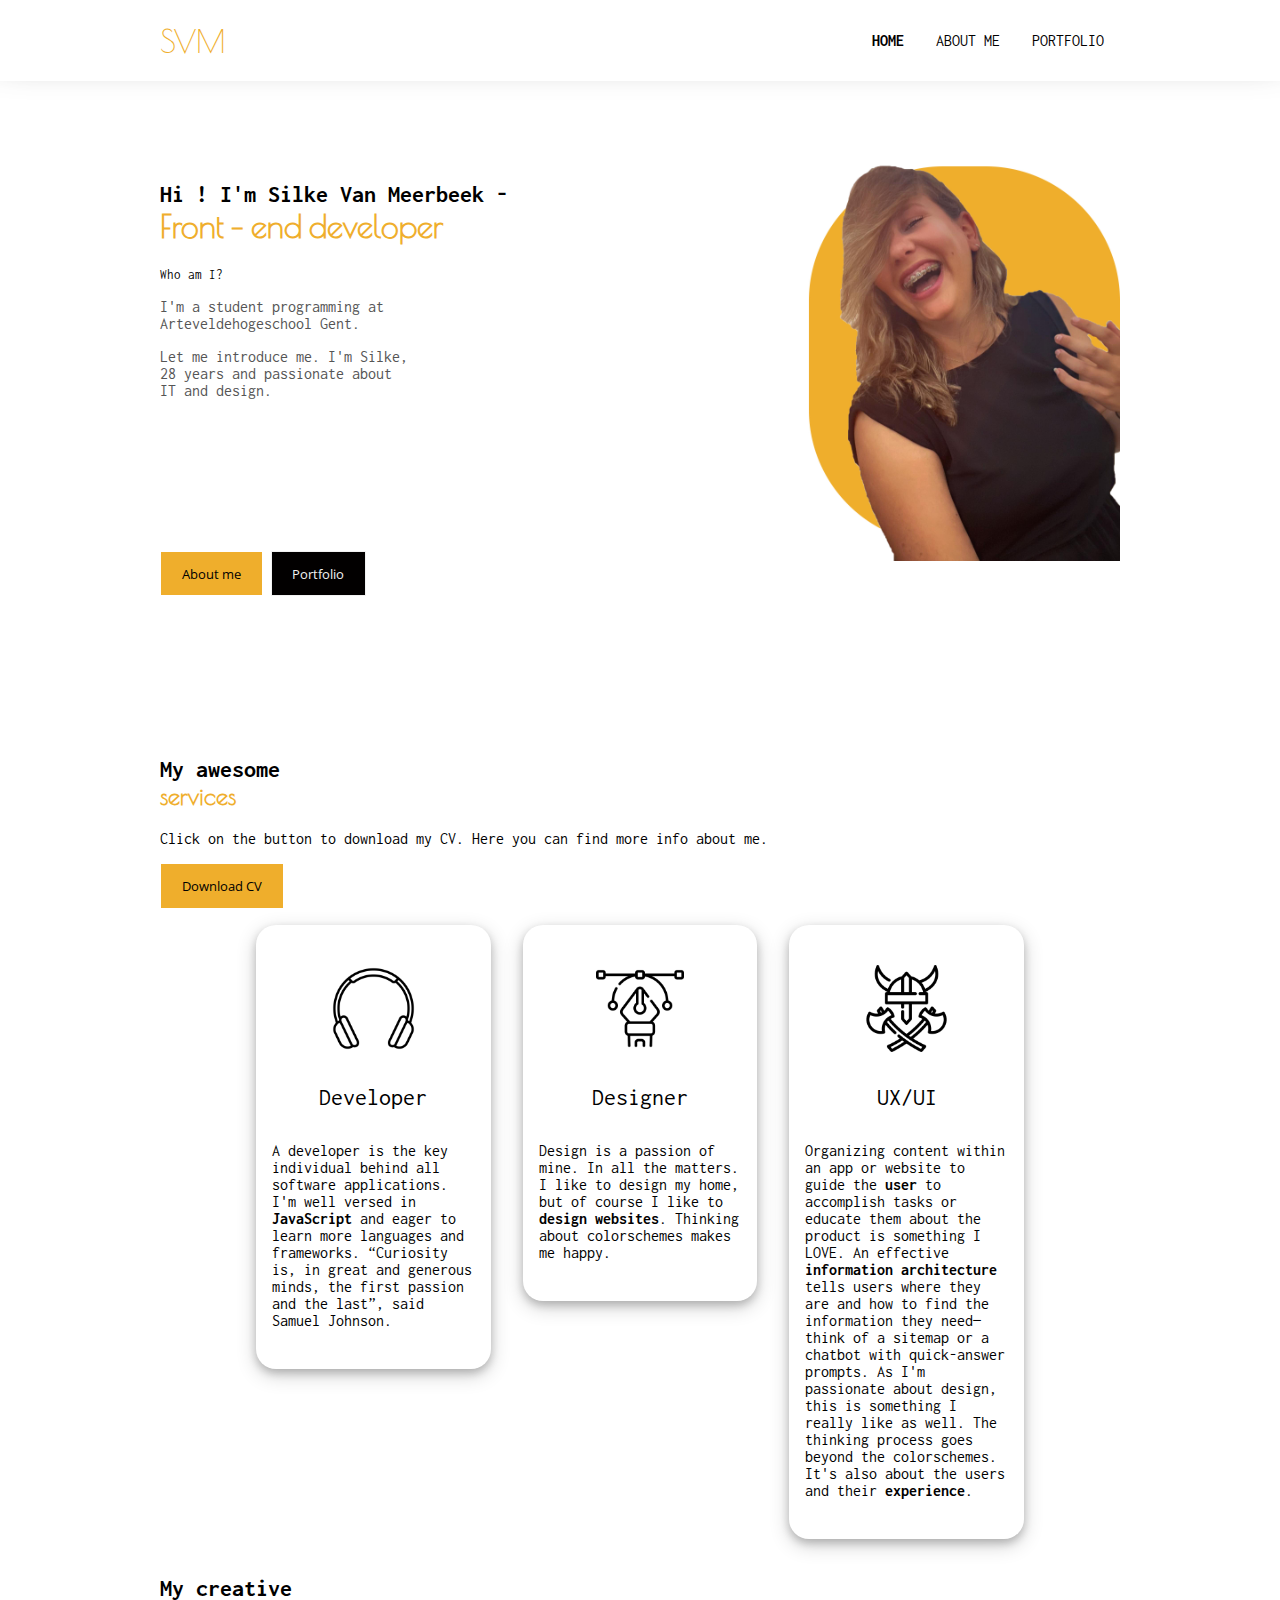
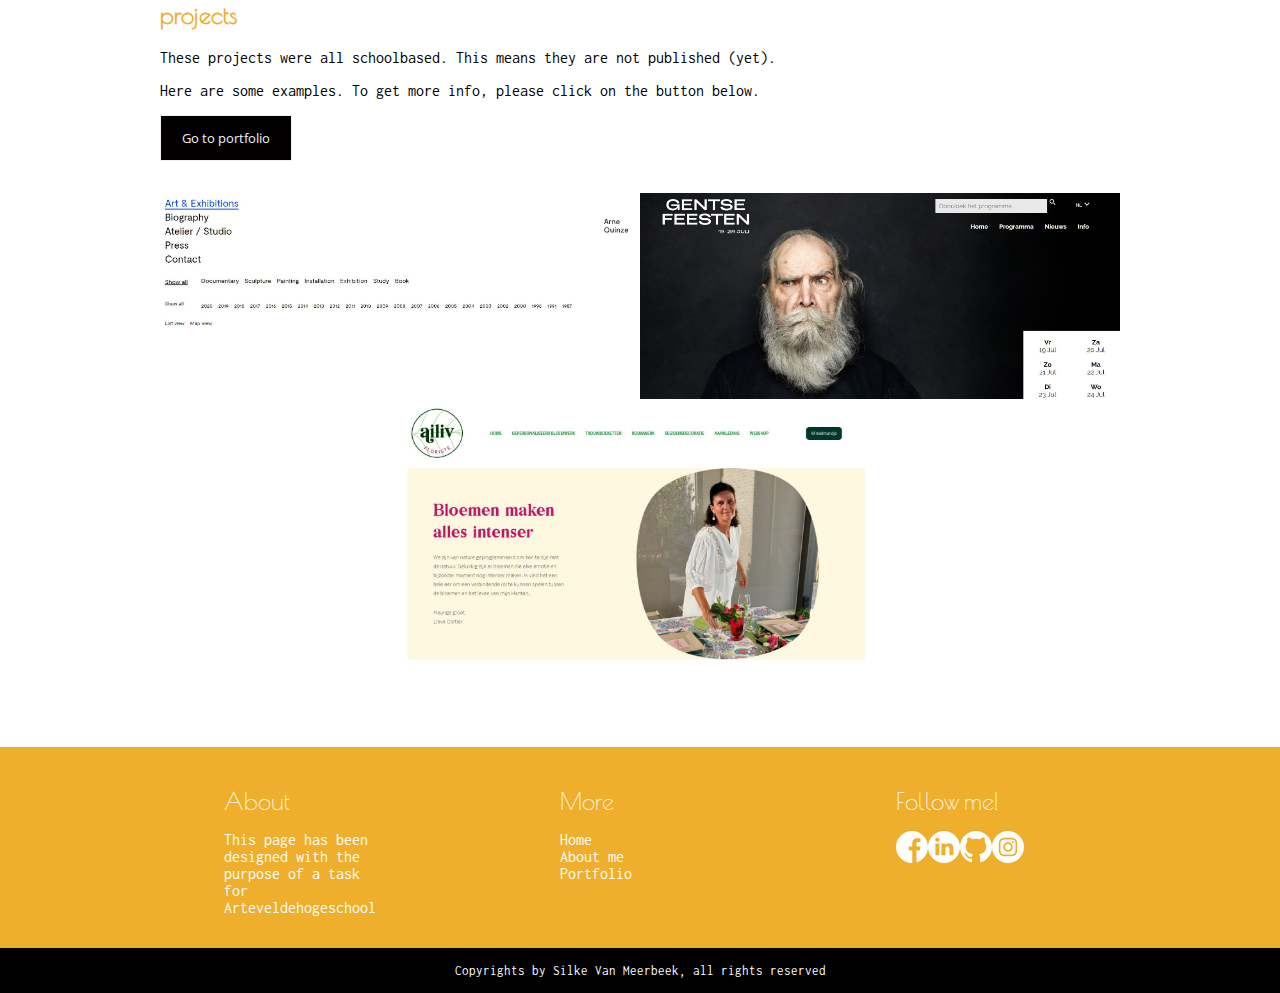
==== index.html @ eba57157 "portfolio" ====
<!DOCTYPE html>
<html lang="en">
<head>
    <meta charset="UTF-8">
    <meta http-equiv="X-UA-Compatible" content="IE=edge">
    <meta name="viewport" content="width=device-width, initial-scale=1.0">
    <link rel="stylesheet" href="style.css" />
    <link rel="preconnect" href="https://fonts.gstatic.com">
    <link href="https://fonts.googleapis.com/css2?family=Poiret+One&display=swap" rel="stylesheet">
    <link href="https://fonts.googleapis.com/css2?family=Open+Sans:wght@300;400;600&display=swap" rel="stylesheet">
    <link href="https://fonts.googleapis.com/css2?family=Inconsolata:wght@300;400;500;600;700;800&display=swap" rel="stylesheet">
    <title>Silke Van Meerbeek</title>
</head>
<body>
    <header>
        <div class="container">
            <nav class="navbar">
                <a href="index.html" class="navbar__logo">
                    <span class="name">SVM</span>
                </a>

                <ul class="navbar__list">
                    <li>
                        <a href="index.html" class="active">
                            Home
                        </a>
                    </li>
                    <li>
                        <a href="about-me.html">
                            About Me
                        </a>
                    </li>
                    <li>
                        <a href="portfolio.html">
                            Portfolio
                        </a>
                    </li>
                </ul>
            </nav>
        </div>
    </header>

    <main>
        <div class="container__hero">
            <article class="hero__content">
                <h2 class="lead-title--black">
                    Hi ! I'm Silke Van Meerbeek -
                    <br>
                    <span class="name">Front - end developer</span>
                </h2>
    
                <ul class="hero__content__list">
                    <li class="hero__content__list__item">
                        <small class="detail-title">Who am I?</small>
    
                        <p class="hero__content__list__item__text">
                            I'm a student programming at Arteveldehogeschool Gent.
                        </p>
                        <p class="hero__content__list__item__text">
                            Let me introduce me. I'm Silke, 28 years and passionate about IT and design.                            
                        </p>
                    </li>
                </ul>
                <div class="buttons">
                    <a href="about-me.html"><button class="btn1">About me</button></a>
                    <a href="portfolio.html"><button class="btn2">Portfolio</button></a>
                </div>
            </article>
            <div class="hero__decoration">
                <img
                    class="hero__decoration__image"
                    src="img/silkeps.jpg"/>
            </div>
        </div>

        <div class="container__services">
            <!-- <section> -->
                <h2 class="container__services__h2">
                    My awesome
                    <br>
                    <span>services</span>
                </h2>
                <p>
                    Click on the button to download my CV. Here you can find more info about me.
                </p>
                <a href="/img/CV-SilkeVM.pdf" download><button class="btn1">Download CV</button></a>
            <!-- </section> -->

            <div class="container__services__tasks">
                <article class="task">
                    <img src="img/headphones.png" alt="headphones">
                    <h4>Developer</h4>
                    <p>
                        A developer is the key individual behind all software applications. I'm well versed in <strong>JavaScript</strong> and eager to learn more languages and frameworks.
                        “Curiosity is, in great and generous minds, the first passion and the last”, said Samuel Johnson.
                    </p>
                </article>
                <article class="task">
                    <img src="img/vector.png" alt="pen">
                    <h4>Designer</h4>
                    <p>
                        Design is a passion of mine. In all the matters. I like to design my home, but of course I like to <strong>design websites</strong>. Thinking about colorschemes makes me happy.
                    </p>
                </article>
                <article class="task">
                    <img src="img/viking.png" alt="viking helmet">
                    <h4>UX/UI</h4>
                    <p>
                        Organizing content within an app or website to guide the <strong>user</strong> to accomplish tasks or educate them about the product is something I LOVE. An effective <strong>information architecture</strong> tells users where they are and how to find the information they need—think of a sitemap or a chatbot with quick-answer prompts.
                        As I'm passionate about design, this is something I really like as well. The thinking process goes beyond the colorschemes. 
                        It's also about the users and their <strong>experience</strong>.
                    </p>
                </article>
            </div>
        </div>

        <div class="container__projects">
            <h2 class="container__projects__h2">
                My creative
                <br>
                <span>projects</span>
            </h2>
            <p>
                These projects were all schoolbased. This means they are not published (yet). 
            </p>
            <p>
                Here are some examples. To get more info, please click on the button below.
            </p>
            <a href="portfolio.html"><button class="btn2">Go to portfolio</button></a>

            <ul class="container__projects__list">
                <li class="container__projects__list__item">
                    <img src="img/arne1.JPG" alt="afbeelding van website Arne Quinze">
                </li>
                <li class="container__projects__list__item">
                    <img src="img/gentsefeesten.JPG" alt="afbeelding van website Arne Quinze">
                </li>
                <li class="container__projects__list__item">
                    <img src="img/ailiv.JPG" alt="afbeelding van website Arne Quinze">
                </li>
            </ul>
        </div>
    </main>
    
    <footer>
        <div class="footer-container">
            <article class="foot">
                <h3>About</h3>
                <p>This page has been designed with the purpose of a task for Arteveldehogeschool</p>
            </article>
            
            <article class="foot">
                <h3>More</h3>
                <ul class="more">
                    <li><a href="index.html">Home</a></li>
                    <li><a href="about-me.html">About me</a></li>
                    <li><a href="portfolio.html">Portfolio</a></li>
                </ul>
            </article>
            <article class="foot">
                <h3>Follow me!</h3>
                <ul class="socials">
                    <li><a href="https://facebook.com/silke.vanmeerbeek/"><svg class="socials__item" enable-background="new 0 0 512 512" viewBox="0 0 512 512" width="512" xmlns="http://www.w3.org/2000/svg"><path d="m512 256c0-141.4-114.6-256-256-256s-256 114.6-256 256 114.6 256 256 256c1.5 0 3 0 4.5-.1v-199.2h-55v-64.1h55v-47.2c0-54.7 33.4-84.5 82.2-84.5 23.4 0 43.5 1.7 49.3 2.5v57.2h-33.6c-26.5 0-31.7 12.6-31.7 31.1v40.8h63.5l-8.3 64.1h-55.2v189.5c107-30.7 185.3-129.2 185.3-246.1z"/></svg></a></li>
                    <li><a href="https://www.linkedin.com/in/silke-van-meerbeek-1908/"><svg class="socials__item" viewBox="0 0 512 512" width="512pt" xmlns="http://www.w3.org/2000/svg"><path d="m256 0c-141.363281 0-256 114.636719-256 256s114.636719 256 256 256 256-114.636719 256-256-114.636719-256-256-256zm-74.390625 387h-62.347656v-187.574219h62.347656zm-31.171875-213.1875h-.40625c-20.921875 0-34.453125-14.402344-34.453125-32.402344 0-18.40625 13.945313-32.410156 35.273437-32.410156 21.328126 0 34.453126 14.003906 34.859376 32.410156 0 18-13.53125 32.402344-35.273438 32.402344zm255.984375 213.1875h-62.339844v-100.347656c0-25.21875-9.027343-42.417969-31.585937-42.417969-17.222656 0-27.480469 11.601563-31.988282 22.800781-1.648437 4.007813-2.050781 9.609375-2.050781 15.214844v104.75h-62.34375s.816407-169.976562 0-187.574219h62.34375v26.558594c8.285157-12.78125 23.109375-30.960937 56.1875-30.960937 41.019531 0 71.777344 26.808593 71.777344 84.421874zm0 0"/></svg></a></li>
                    <li><a href="https://github.com/pgm-silkvanm1"><svg class="socials__item" width="256px" viewBox="0 0 256 250" version="1.1" xmlns="http://www.w3.org/2000/svg" xmlns:xlink="http://www.w3.org/1999/xlink" preserveAspectRatio="xMidYMid"><g><path d="M128.00106,0 C57.3172926,0 0,57.3066942 0,128.00106 C0,184.555281 36.6761997,232.535542 87.534937,249.460899 C93.9320223,250.645779 96.280588,246.684165 96.280588,243.303333 C96.280588,240.251045 96.1618878,230.167899 96.106777,219.472176 C60.4967585,227.215235 52.9826207,204.369712 52.9826207,204.369712 C47.1599584,189.574598 38.770408,185.640538 38.770408,185.640538 C27.1568785,177.696113 39.6458206,177.859325 39.6458206,177.859325 C52.4993419,178.762293 59.267365,191.04987 59.267365,191.04987 C70.6837675,210.618423 89.2115753,204.961093 96.5158685,201.690482 C97.6647155,193.417512 100.981959,187.77078 104.642583,184.574357 C76.211799,181.33766 46.324819,170.362144 46.324819,121.315702 C46.324819,107.340889 51.3250588,95.9223682 59.5132437,86.9583937 C58.1842268,83.7344152 53.8029229,70.715562 60.7532354,53.0843636 C60.7532354,53.0843636 71.5019501,49.6441813 95.9626412,66.2049595 C106.172967,63.368876 117.123047,61.9465949 128.00106,61.8978432 C138.879073,61.9465949 149.837632,63.368876 160.067033,66.2049595 C184.49805,49.6441813 195.231926,53.0843636 195.231926,53.0843636 C202.199197,70.715562 197.815773,83.7344152 196.486756,86.9583937 C204.694018,95.9223682 209.660343,107.340889 209.660343,121.315702 C209.660343,170.478725 179.716133,181.303747 151.213281,184.472614 C155.80443,188.444828 159.895342,196.234518 159.895342,208.176593 C159.895342,225.303317 159.746968,239.087361 159.746968,243.303333 C159.746968,246.709601 162.05102,250.70089 168.53925,249.443941 C219.370432,232.499507 256,184.536204 256,128.00106 C256,57.3066942 198.691187,0 128.00106,0 Z M47.9405593,182.340212 C47.6586465,182.976105 46.6581745,183.166873 45.7467277,182.730227 C44.8183235,182.312656 44.2968914,181.445722 44.5978808,180.80771 C44.8734344,180.152739 45.876026,179.97045 46.8023103,180.409216 C47.7328342,180.826786 48.2627451,181.702199 47.9405593,182.340212 Z M54.2367892,187.958254 C53.6263318,188.524199 52.4329723,188.261363 51.6232682,187.366874 C50.7860088,186.474504 50.6291553,185.281144 51.2480912,184.70672 C51.8776254,184.140775 53.0349512,184.405731 53.8743302,185.298101 C54.7115892,186.201069 54.8748019,187.38595 54.2367892,187.958254 Z M58.5562413,195.146347 C57.7719732,195.691096 56.4895886,195.180261 55.6968417,194.042013 C54.9125733,192.903764 54.9125733,191.538713 55.713799,190.991845 C56.5086651,190.444977 57.7719732,190.936735 58.5753181,192.066505 C59.3574669,193.22383 59.3574669,194.58888 58.5562413,195.146347 Z M65.8613592,203.471174 C65.1597571,204.244846 63.6654083,204.03712 62.5716717,202.981538 C61.4524999,201.94927 61.1409122,200.484596 61.8446341,199.710926 C62.5547146,198.935137 64.0575422,199.15346 65.1597571,200.200564 C66.2704506,201.230712 66.6095936,202.705984 65.8613592,203.471174 Z M75.3025151,206.281542 C74.9930474,207.284134 73.553809,207.739857 72.1039724,207.313809 C70.6562556,206.875043 69.7087748,205.700761 70.0012857,204.687571 C70.302275,203.678621 71.7478721,203.20382 73.2083069,203.659543 C74.6539041,204.09619 75.6035048,205.261994 75.3025151,206.281542 Z M86.046947,207.473627 C86.0829806,208.529209 84.8535871,209.404622 83.3316829,209.4237 C81.8013,209.457614 80.563428,208.603398 80.5464708,207.564772 C80.5464708,206.498591 81.7483088,205.631657 83.2786917,205.606221 C84.8005962,205.576546 86.046947,206.424403 86.046947,207.473627 Z M96.6021471,207.069023 C96.7844366,208.099171 95.7267341,209.156872 94.215428,209.438785 C92.7295577,209.710099 91.3539086,209.074206 91.1652603,208.052538 C90.9808515,206.996955 92.0576306,205.939253 93.5413813,205.66582 C95.054807,205.402984 96.4092596,206.021919 96.6021471,207.069023 Z"></path></g></svg></a></li>
                    <li><a href="https://www.instagram.com/silkelectric/"><svg class="socials__item" viewBox="0 0 512 512" width="512pt" xmlns="http://www.w3.org/2000/svg"><path d="m305 256c0 27.0625-21.9375 49-49 49s-49-21.9375-49-49 21.9375-49 49-49 49 21.9375 49 49zm0 0"/><path d="m370.59375 169.304688c-2.355469-6.382813-6.113281-12.160157-10.996094-16.902344-4.742187-4.882813-10.515625-8.640625-16.902344-10.996094-5.179687-2.011719-12.960937-4.40625-27.292968-5.058594-15.503906-.707031-20.152344-.859375-59.402344-.859375-39.253906 0-43.902344.148438-59.402344.855469-14.332031.65625-22.117187 3.050781-27.292968 5.0625-6.386719 2.355469-12.164063 6.113281-16.902344 10.996094-4.882813 4.742187-8.640625 10.515625-11 16.902344-2.011719 5.179687-4.40625 12.964843-5.058594 27.296874-.707031 15.5-.859375 20.148438-.859375 59.402344 0 39.25.152344 43.898438.859375 59.402344.652344 14.332031 3.046875 22.113281 5.058594 27.292969 2.359375 6.386719 6.113281 12.160156 10.996094 16.902343 4.742187 4.882813 10.515624 8.640626 16.902343 10.996094 5.179688 2.015625 12.964844 4.410156 27.296875 5.0625 15.5.707032 20.144532.855469 59.398438.855469 39.257812 0 43.90625-.148437 59.402344-.855469 14.332031-.652344 22.117187-3.046875 27.296874-5.0625 12.820313-4.945312 22.953126-15.078125 27.898438-27.898437 2.011719-5.179688 4.40625-12.960938 5.0625-27.292969.707031-15.503906.855469-20.152344.855469-59.402344 0-39.253906-.148438-43.902344-.855469-59.402344-.652344-14.332031-3.046875-22.117187-5.0625-27.296874zm-114.59375 162.179687c-41.691406 0-75.488281-33.792969-75.488281-75.484375s33.796875-75.484375 75.488281-75.484375c41.6875 0 75.484375 33.792969 75.484375 75.484375s-33.796875 75.484375-75.484375 75.484375zm78.46875-136.3125c-9.742188 0-17.640625-7.898437-17.640625-17.640625s7.898437-17.640625 17.640625-17.640625 17.640625 7.898437 17.640625 17.640625c-.003906 9.742188-7.898437 17.640625-17.640625 17.640625zm0 0"/><path d="m256 0c-141.363281 0-256 114.636719-256 256s114.636719 256 256 256 256-114.636719 256-256-114.636719-256-256-256zm146.113281 316.605469c-.710937 15.648437-3.199219 26.332031-6.832031 35.683593-7.636719 19.746094-23.246094 35.355469-42.992188 42.992188-9.347656 3.632812-20.035156 6.117188-35.679687 6.832031-15.675781.714844-20.683594.886719-60.605469.886719-39.925781 0-44.929687-.171875-60.609375-.886719-15.644531-.714843-26.332031-3.199219-35.679687-6.832031-9.8125-3.691406-18.695313-9.476562-26.039063-16.957031-7.476562-7.339844-13.261719-16.226563-16.953125-26.035157-3.632812-9.347656-6.121094-20.035156-6.832031-35.679687-.722656-15.679687-.890625-20.6875-.890625-60.609375s.167969-44.929688.886719-60.605469c.710937-15.648437 3.195312-26.332031 6.828125-35.683593 3.691406-9.808594 9.480468-18.695313 16.960937-26.035157 7.339844-7.480469 16.226563-13.265625 26.035157-16.957031 9.351562-3.632812 20.035156-6.117188 35.683593-6.832031 15.675781-.714844 20.683594-.886719 60.605469-.886719s44.929688.171875 60.605469.890625c15.648437.710937 26.332031 3.195313 35.683593 6.824219 9.808594 3.691406 18.695313 9.480468 26.039063 16.960937 7.476563 7.34375 13.265625 16.226563 16.953125 26.035157 3.636719 9.351562 6.121094 20.035156 6.835938 35.683593.714843 15.675781.882812 20.683594.882812 60.605469s-.167969 44.929688-.886719 60.605469zm0 0"/></svg></a></li>
                </ul>
            </article>
        </div>
        <div class="copyright">Copyrights by Silke Van Meerbeek, all rights reserved</div>
    </footer>
</body>
</html>
---- style.css ----
fake {
    color: #020000;
    color: #555555;
    color: #f2f2f2;
    color: #efae2c;
}

.active {
    font-weight: bold;
}

body {
    margin: 0 auto;
    font-family: 'Inconsolata', monospace;
    /* font-family: 'Open Sans', sans-serif; */
}

.navbar__logo {
    font-family: 'Poiret One', cursive;
}

header {
    box-shadow: 0 -30px 40px 0 rgb(0 0 0 / 75%);;
    margin: 0;
    padding: 0;
}

.navbar {
    /* position: fixed; */
    display: flex;
    align-items: center;
    justify-content: space-between;
    max-width: 60rem;
    margin: 0 auto;
}

.navbar__logo {
    margin: 1rem 0;
    text-decoration: none
}

.name {
    font-family: 'Poiret One', cursive;
    font-size: 2rem;
    color: #efae2c;
}

.navbar__list {
    list-style: none;
    display: flex;
    text-transform: uppercase;
}

.navbar__list li a {
    color: #020000;
    text-decoration: none
}

.navbar__list li {
    margin: 1rem;
}

main {
    padding-top: 5rem;
    max-width: 60rem;
    margin: 0 auto;
}

.container__hero {
    display: flex;
    justify-content: space-between;
}

.hero {
    display: flex;
    margin: 1rem auto 1rem;
    max-width: 1920px;
    padding: 0;
}

.hero__decoration__image {
    max-width: 100%;
    width: 20rem;
    object-fit: cover;
}

.name {
    color: #efae2c;
}

.hero__content__list {
    list-style: none;
    padding: 0;
}

.hero__content__list__item {
    margin-bottom: 2.5rem;
}

.hero__content__list__item__text {
    font-size: 1rem;
    color: #555555;
    max-width: 250px;
}

.buttons {
    margin-top: 9.5rem;
}

.btn1 {
    border: none;
    font-family: 'Open Sans', sans-serif;
    padding: 0.8rem 1.3rem;
    background-color: #efae2c;
    cursor: pointer;
    border: 1px solid white;
}

.btn1:hover {
    background-color: #f2f2f2;
    color: #020000;
    transition: 0.2s;
    border: 1px solid #efae2c;
}

.btn2 {
    background-color: #020000;
    font-family: 'Open Sans', sans-serif;
    padding: 0.8rem 1.3rem;
    color: #f2f2f2;
    border: none;
    cursor: pointer;
    border: 1px solid #f2f2f2;
}

.btn2:hover {
    background-color: #f2f2f2;
    color: #020000;
    transition: 0.2s;
    border: 1px solid #020000;
}

.container__services {
    margin-top: 10rem;
}

.container__services__h2 span {
    color: #efae2c;
    font-family: 'Poiret One', cursive;
}

.container__services__tasks {
    width: 50rem;
    max-width: 100%;
    display: flex;
    justify-content: center;
    flex-wrap: wrap;
    align-items: flex-start;
    margin-left: auto;
    margin-right: auto;
}

.task {
    width: 10rem;
    flex-grow: 1;
    margin: 1rem;
    padding: 0.5rem;
    box-sizing: border-box;
    background-color: white;
    flex-direction: column;
    box-shadow: 0 4px 8px 0 rgba(0,0,0,0.2), 0 6px 20px 0 rgba(0,0,0,0.19);
    border-radius: 20px;
    padding-bottom: 2rem;
}

.task img {
    width: 40%;
    margin-left: auto;
    margin-right: auto;
    display: block;
    padding-top: 2rem;
}

.task h4 {
    font-size: 1.5rem;
    font-weight: normal;
    text-align: center;
}

.task p {
    margin: 0.5rem;
}

.container__projects {
    margin-bottom: 5rem;
}

.container__projects__h2 span {
    color: #efae2c;
    font-family: 'Poiret One', cursive;
}

.container__projects__list {
    display: flex;
    flex-wrap: wrap;
    justify-content: space-evenly;
    margin: 0;
    padding: 0;
    margin-top: 2rem;
}

.container__projects__list__item {
    list-style: none;
    margin: 0;
}

.container__projects__list__item img {
    width: 30rem;
}












.container__about {
    display: flex;
    justify-content: space-between;
    margin-bottom: 5rem;
}

.social-link i{
    color: black;
    font-size: 1.5em;
    
}

.container__skills {
    width: 35%;
}

.container__skills__list {  
    display: flex;
    flex-wrap: wrap;
    justify-content: space-between;
    max-width: 100%;
    padding: 0;
}

.container__skills__list__item {
    list-style-type: none;
    border: 1px solid #efae2c;
    padding: 0.5rem 1rem;
    display: inline-block;
    margin-bottom: 1rem;
}

.container__skills__list__item:hover {
    background-color: #efae2c;
    color: white;
    transition: 0.2s;
}

.container__around {
    display: flex;
    justify-content: space-between;
}

.container-h3 {
    text-decoration: underline;
}


.container__education__list {
    list-style-type: none;
    padding: 0;
}

.container__education__list__item {
    padding-bottom: 1rem;
}

.container__experience__list {
    list-style: none;
    padding: 0;
}

.container__experience__list__item {
    padding-bottom: 1rem;
}

.projects {
    margin: 7rem 0;
}

h3 {
    font-size: 1.5rem;
}

.projects img{
    width: 40rem;
    margin-top: 2rem;
    margin-bottom: 2rem;
}

.yellow {
    color: #efae2c
}




/* footer */

footer {
    background-color: #efae2c;
    color: white;
}

.footer-container{
    display: flex;
    flex-wrap: wrap;
    width: 90%;
    margin: 0 auto;
    justify-content: space-evenly;
}

footer img {
    width: 2rem;
    height: 2rem;
}

.more {
    padding: 0;
}

.more li a:hover {
    color:black;
    transition: 0.2s;
}

.foot {
    width: 10rem;
    margin: 1rem;
}

.foot h3 {
    font-weight: normal;
    margin-bottom: 1rem;
    font-family: 'Poiret One', cursive;
}

.foot p {
    margin-top: 0.5rem;
}

footer li a {
    color: white;
    text-decoration: none;
}

footer li {
    list-style-type: none;
}

.socials {
    display: flex;
    flex-wrap: wrap;
    flex-direction: row;
    padding: 0;
}

.socials__item {
    width: 2rem;
    fill: white;
    margin: 0 auto;
}

.socials__item:hover {
    fill:black;
    transition: 1s;
}

.copyright {
    background-color: black;
    text-align: center;
    font-size: 0.8rem;
    padding: 1rem;
}
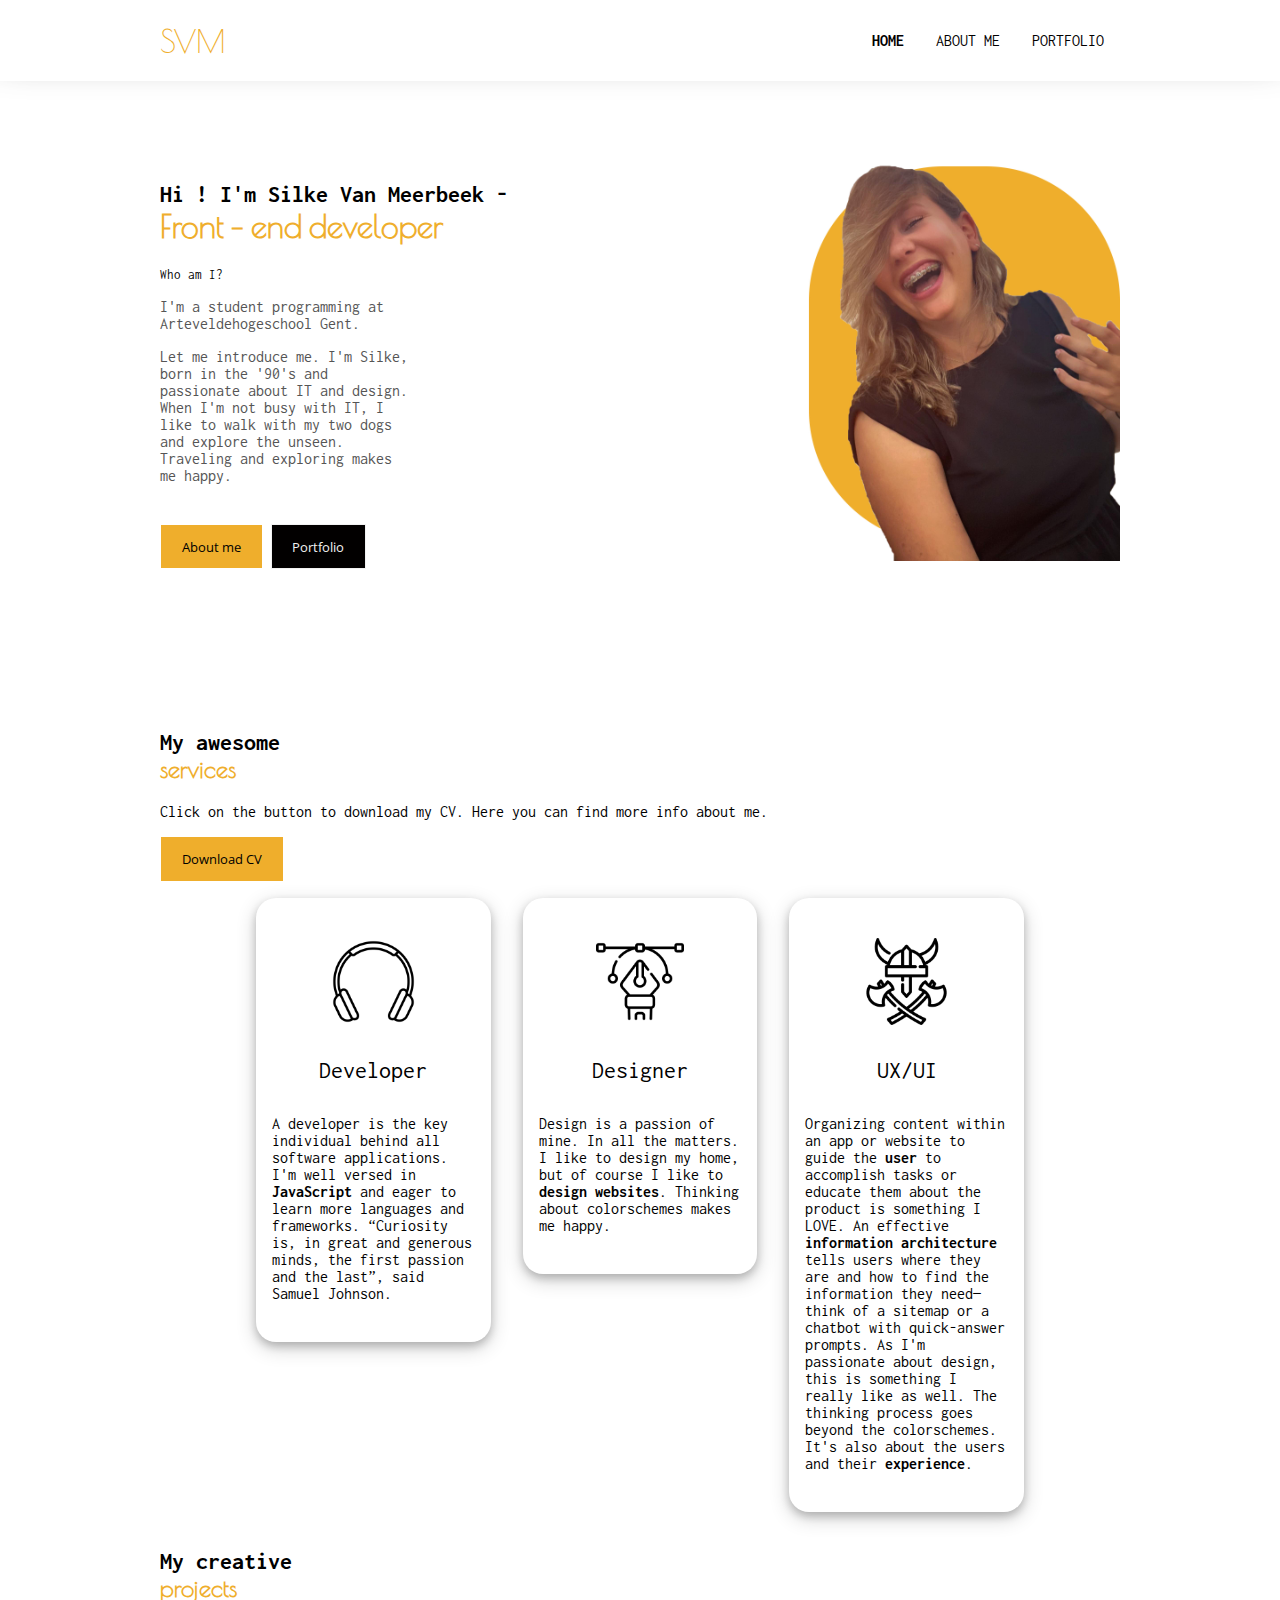
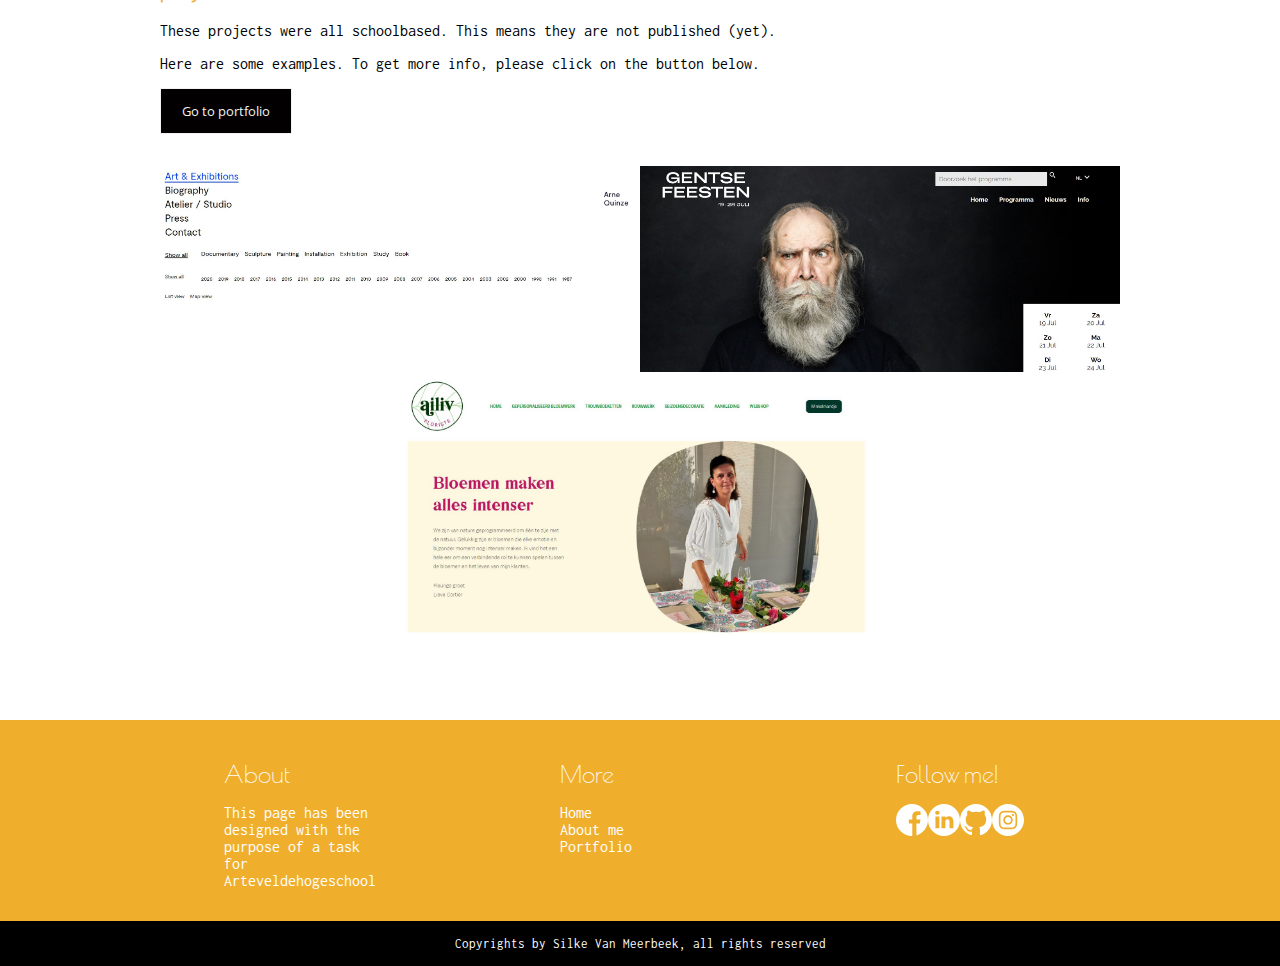
==== commit eb7e6cbe: "who?" ====
--- a/index.html
+++ b/index.html
@@ -57,7 +57,9 @@
                             I'm a student programming at Arteveldehogeschool Gent.
                         </p>
                         <p class="hero__content__list__item__text">
-                            Let me introduce me. I'm Silke, 28 years and passionate about IT and design.                            
+                            Let me introduce me. I'm Silke, born in the '90's and passionate about IT and design.                            
+                            When I'm not busy with IT, I like to walk with my two dogs and explore the unseen.
+                            Traveling and exploring makes me happy.
                         </p>
                     </li>
                 </ul>
--- a/style.css
+++ b/style.css
@@ -104,7 +104,7 @@
 }
 
 .buttons {
-    margin-top: 9.5rem;
+    margin-top: 2rem;
 }
 
 .btn1 {
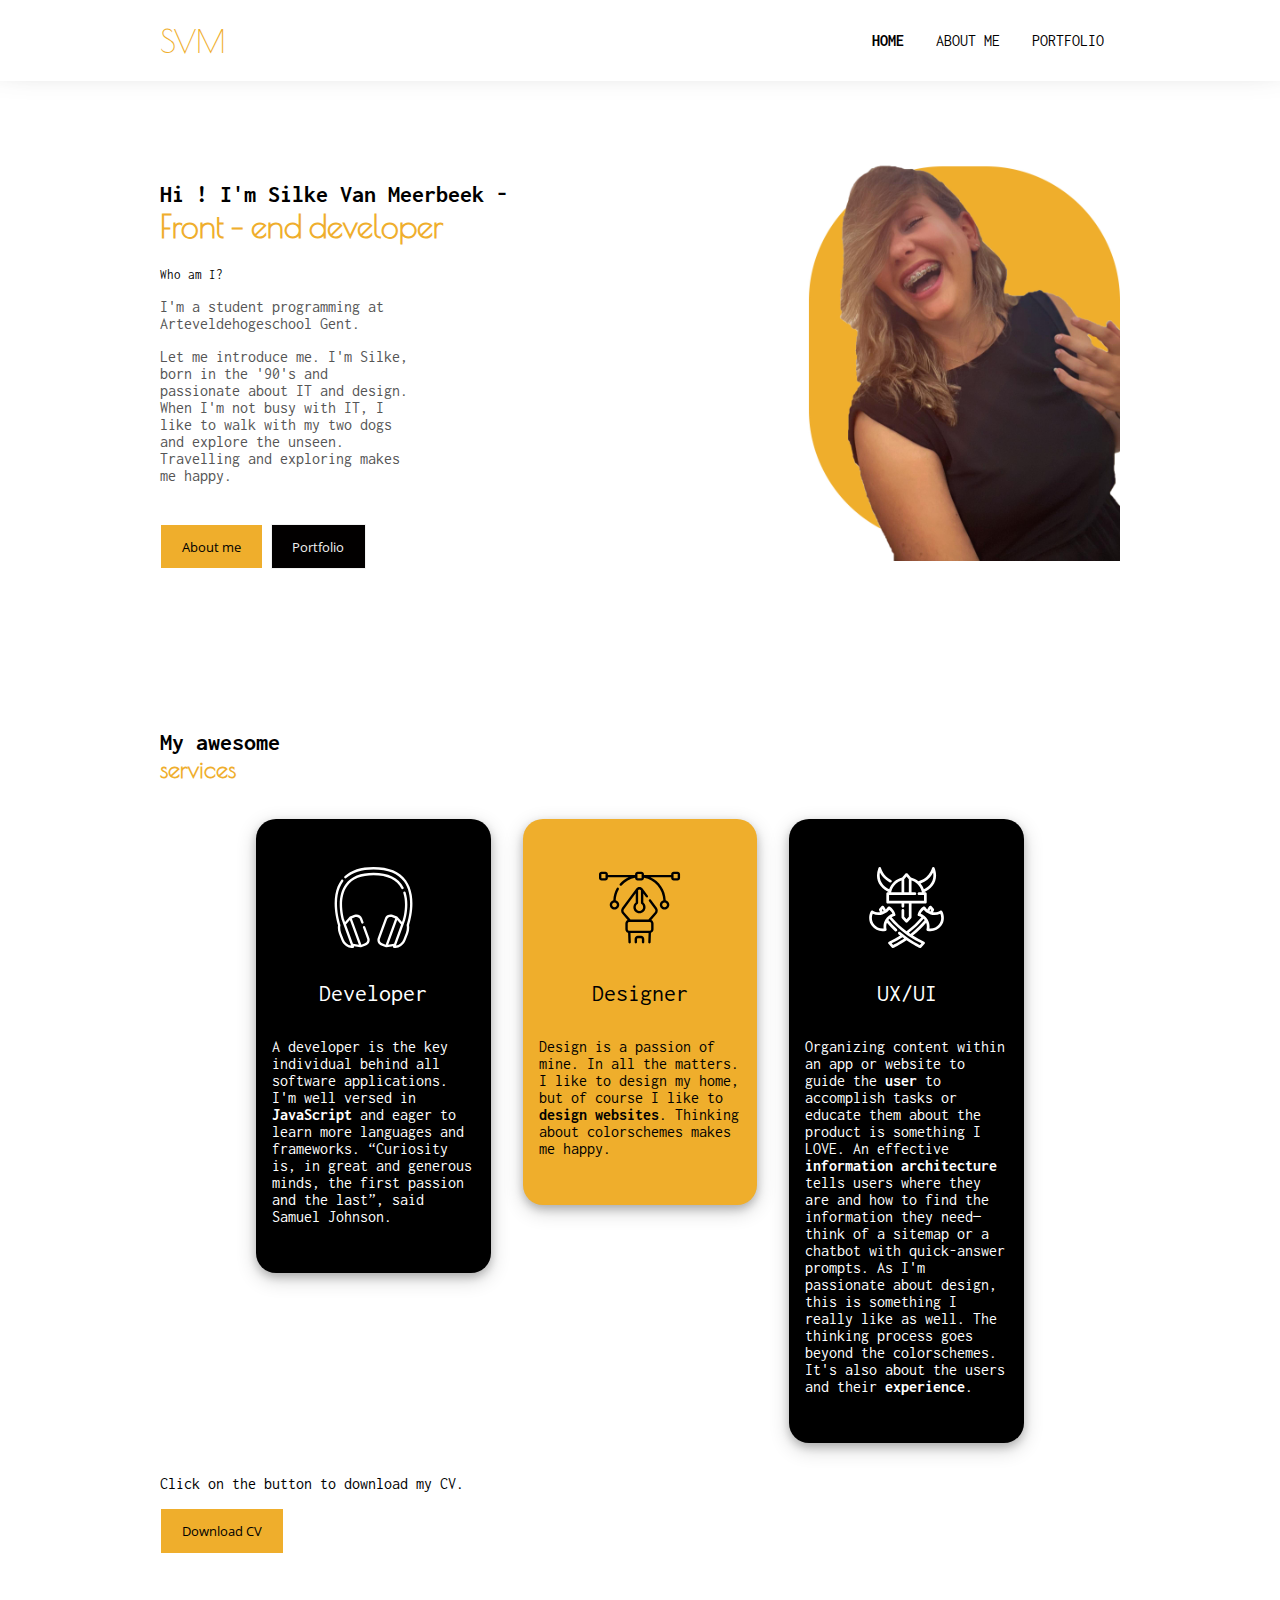
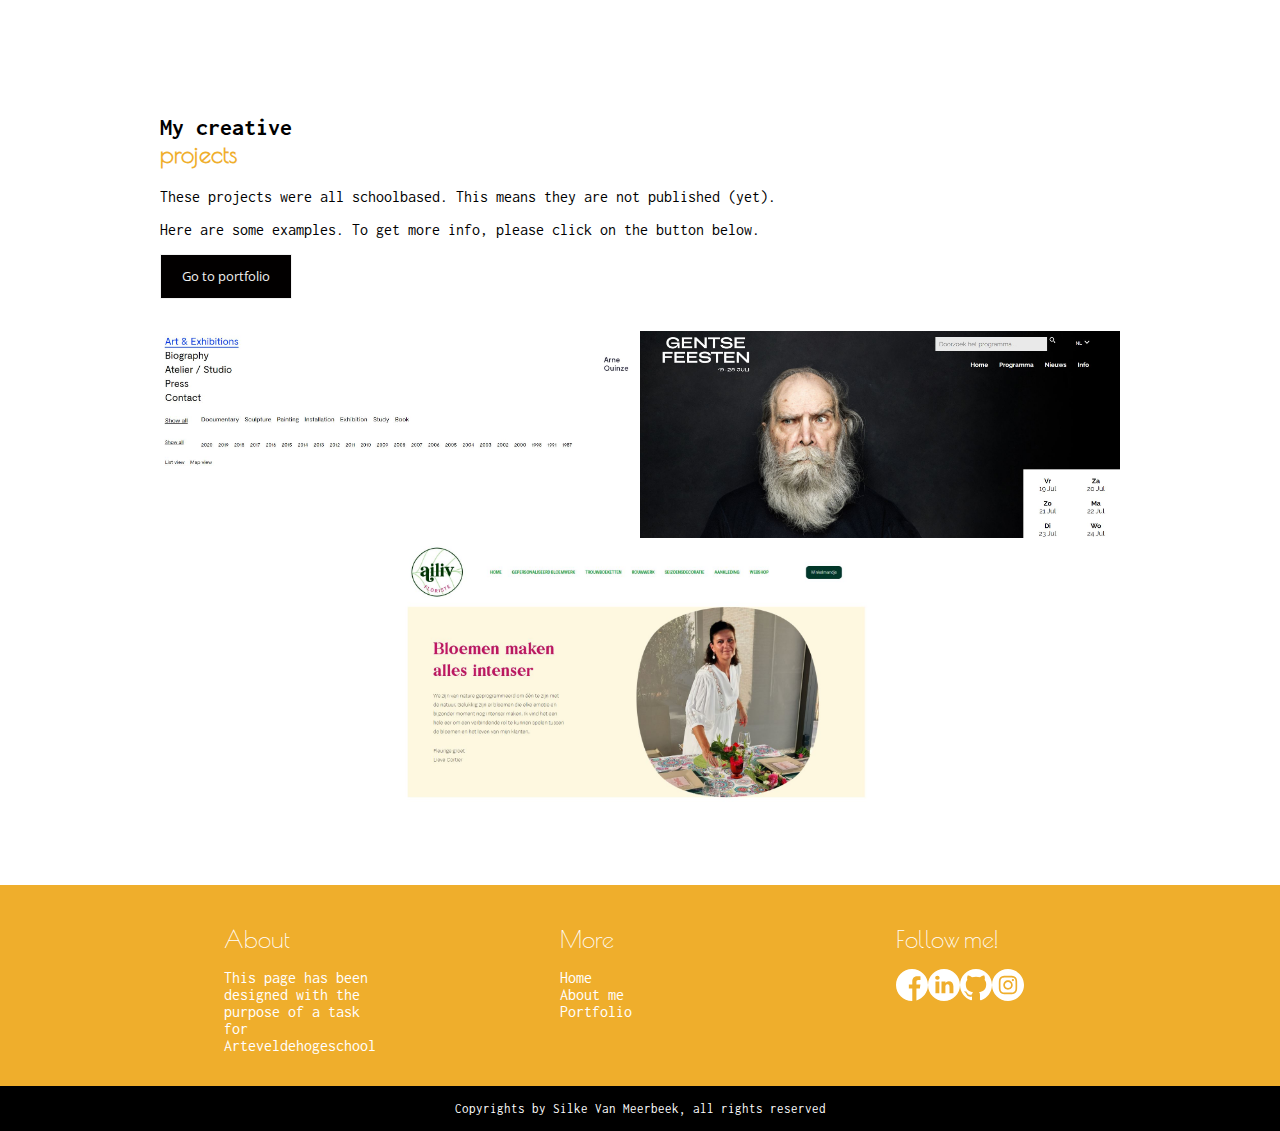
==== commit aa3c1de8: "responsive home" ====
--- a/index.html
+++ b/index.html
@@ -59,7 +59,7 @@
                         <p class="hero__content__list__item__text">
                             Let me introduce me. I'm Silke, born in the '90's and passionate about IT and design.                            
                             When I'm not busy with IT, I like to walk with my two dogs and explore the unseen.
-                            Traveling and exploring makes me happy.
+                            Travelling and exploring makes me happy.
                         </p>
                     </li>
                 </ul>
@@ -82,30 +82,127 @@
                     <br>
                     <span>services</span>
                 </h2>
-                <p>
-                    Click on the button to download my CV. Here you can find more info about me.
-                </p>
-                <a href="/img/CV-SilkeVM.pdf" download><button class="btn1">Download CV</button></a>
             <!-- </section> -->
 
             <div class="container__services__tasks">
-                <article class="task">
-                    <img src="img/headphones.png" alt="headphones">
+                <article class="task2">
+                    <svg enable-background="new 0 0 512 512" viewBox="0 0 512 512" width="512" xmlns="http://www.w3.org/2000/svg"><g><path d="m256 51.911c87.498 0 146.943 28.491 176.684 84.681 1.94 3.668 6.488 5.068 10.158 3.127 3.668-1.942 5.068-6.489 3.126-10.158-32.551-61.497-96.464-92.679-189.968-92.679-82.077 0-141.614 24.216-176.958 71.975-26.861 36.295-39.379 86.971-36.203 146.551 2.377 44.591 12.489 78.103 12.918 79.508.039.127.081.253.127.379l10.586 29.027c.003.007.005.013.007.02l47.219 129.476.012.033.782 2.144c-21.11-3.754-38.869-18.108-46.868-38.676l-15.946-41.004c-5.893-15.156-7.548-31.637-4.786-47.661.214-1.242.112-2.519-.296-3.711-.147-.428-14.708-43.434-19.698-98.787-2.918-32.38-2.015-62.497 2.686-89.515 5.813-33.417 17.486-62.135 34.695-85.355 2.472-3.335 1.772-8.04-1.563-10.512-3.337-2.472-8.043-1.771-10.512 1.563-18.597 25.092-31.182 55.915-37.407 91.612-4.932 28.284-5.904 59.691-2.886 93.346 4.6 51.304 16.949 91.691 19.862 100.691-2.784 18.118-.755 36.669 5.896 53.775l15.946 41.004c5.663 14.563 15.475 26.924 28.372 35.747 12.896 8.822 27.972 13.486 43.599 13.486 5.058.141 8.926-5.386 7.06-10.089l-.404-1.107 41.483 6.686c1.259.213 2.566.062 3.77-.359l29.519-10.766c9.404-3.429 16.909-10.314 21.133-19.389 4.224-9.074 4.661-19.249 1.232-28.652l-26.04-71.402c-1.421-3.899-5.735-5.911-9.634-4.485-3.899 1.422-5.907 5.735-4.485 9.634l26.04 71.402c2.054 5.632 1.792 11.726-.738 17.16s-7.024 9.558-12.656 11.612l-22.46 8.191-60.468-165.802 22.46-8.191c11.628-4.236 24.534 1.769 28.773 13.395l8.715 23.896c3.767 9.259 17.207 4.268 14.119-5.15l-8.715-23.896c-7.079-19.41-28.63-29.445-48.041-22.364l-29.432 10.734c-1.233.44-2.346 1.201-3.205 2.185l-27.438 31.821-6.094-16.71c-.784-2.649-10.101-34.885-12.252-76.125-2.034-38.986 2.097-94.309 33.331-136.478 32.36-43.686 87.821-65.838 164.843-65.838zm-149.37 282.843 56.841 155.858-37.129-5.984-44.27-121.392z"/><path d="m497.595 176.249c-5.885-35.485-17.986-66.234-35.967-91.395-40.236-56.305-109.418-84.854-205.622-84.854h-.012c-79.864 0-141.405 19.799-182.911 58.847-7.014 7.073 2.827 17.51 10.297 10.946 38.627-36.339 96.702-54.764 172.625-54.764 91.05 0 156.108 26.419 193.366 78.523 37.842 52.92 40.264 123.656 35.632 173.678-5.068 54.723-19.455 97.292-19.6 97.716-.407 1.192-.509 2.467-.295 3.707 2.762 16.024 1.108 32.505-4.786 47.661l-15.946 41.004c-7.999 20.568-25.757 34.922-46.868 38.676l.782-2.144c.004-.011.008-.022.012-.033l47.219-129.476c.002-.007.005-.013.007-.02l10.586-29.027c.046-.125.088-.251.127-.379 1.166-3.817 28.268-94.412 2.2-175.546-1.27-3.951-5.51-6.126-9.453-4.856-3.952 1.27-6.125 5.502-4.856 9.453 24.088 74.967-.905 161.953-2.213 166.385l-6.094 16.71-27.438-31.822c-.86-.986-1.976-1.748-3.212-2.188l-29.425-10.731c-9.403-3.43-19.579-2.991-28.652 1.232-9.073 4.225-15.96 11.729-19.388 21.132l-45.089 123.634c-3.43 9.403-2.992 19.579 1.232 28.652 4.224 9.074 11.729 15.96 21.133 19.389l29.519 10.766c1.204.421 2.511.572 3.77.359l41.483-6.686-.404 1.107c-1.867 4.704 2.002 10.231 7.06 10.089 15.626 0 30.702-4.663 43.599-13.486 12.897-8.822 22.708-21.183 28.372-35.747l15.946-41.004c6.651-17.105 8.679-35.656 5.896-53.774 2.886-8.902 15.007-48.483 19.723-99.175 3.1-33.306 2.307-64.449-2.355-92.559zm-200.116 294.382c-2.529-5.434-2.792-11.529-.738-17.16l45.089-123.634c2.054-5.632 6.178-10.126 11.612-12.656 5.435-2.529 11.528-2.792 17.16-.739l22.461 8.191-60.468 165.802-22.46-8.191c-5.631-2.055-10.125-6.179-12.656-11.613zm51.05 19.981 56.841-155.858 24.559 28.482-44.271 121.392z"/></g></svg>
                     <h4>Developer</h4>
                     <p>
                         A developer is the key individual behind all software applications. I'm well versed in <strong>JavaScript</strong> and eager to learn more languages and frameworks.
                         “Curiosity is, in great and generous minds, the first passion and the last”, said Samuel Johnson.
                     </p>
                 </article>
-                <article class="task">
-                    <img src="img/vector.png" alt="pen">
-                    <h4>Designer</h4>
+                <article class="task1">
+                    <svg enable-background="new 0 0 509.632 509.632" viewBox="0 0 509.632 509.632" width="512" xmlns="http://www.w3.org/2000/svg"><g><path d="m277.063 480.305c-4.142 0-7.5-3.358-7.5-7.5v-19.943c0-2.856-2.324-5.18-5.18-5.18h-20.135c-2.856 0-5.18 2.324-5.18 5.18v19.943c0 4.142-3.358 7.5-7.5 7.5s-7.5-3.358-7.5-7.5v-19.943c0-11.127 9.053-20.18 20.18-20.18h20.135c11.127 0 20.18 9.053 20.18 20.18v19.943c0 4.142-3.357 7.5-7.5 7.5z"/><g><path d="m326.426 206.146c-2.464-3.329-7.161-4.028-10.491-1.565-3.329 2.465-4.029 7.162-1.565 10.491l37.243 50.301c4.143 5.595 3.843 14.022-.682 19.186l-40.125 45.791h-112.98l-40.125-45.791c-4.525-5.164-4.825-13.591-.682-19.186l73.941-99.866v56.904c-9.373 7.204-14.852 18.222-14.852 30.248 0 21.068 17.14 38.208 38.208 38.208s38.208-17.14 38.208-38.208c0-11.485-5.111-22.21-13.852-29.435v-56.366l16.469 22.243c2.465 3.33 7.162 4.029 10.491 1.565 3.329-2.465 4.029-7.162 1.565-10.491l-32.17-43.45c-5.064-6.84-12.613-10.763-20.71-10.763s-15.646 3.923-20.71 10.763l-88.643 119.723c-8.313 11.228-7.687 27.563 1.457 37.998l33.463 38.187c-8.356 3.896-14.164 12.371-14.164 22.182v35.781c0 10.954 7.237 20.249 17.181 23.357l2.046 59.114c.14 4.052 3.468 7.241 7.491 7.241.088 0 .176-.001.264-.004 4.14-.144 7.379-3.615 7.236-7.755l-1.99-57.488h113.738l-1.99 57.488c-.143 4.14 3.097 7.611 7.236 7.755.088.003.176.004.264.004 4.022 0 7.351-3.189 7.491-7.241l2.058-59.457c9.419-3.405 16.169-12.435 16.169-23.014v-35.781c0-9.811-5.808-18.286-14.164-22.182l33.463-38.187c9.144-10.434 9.77-26.77 1.457-37.998zm-72.11-65.185c3.342 0 6.416 1.665 8.654 4.688l.702.948v80.396c0 2.523 1.269 4.878 3.377 6.265 6.559 4.316 10.475 11.569 10.475 19.399 0 12.797-10.411 23.208-23.208 23.208s-23.208-10.411-23.208-23.208c0-8.201 4.198-15.633 11.23-19.882 2.248-1.358 3.622-3.793 3.622-6.419v-81.07c2.21-2.784 5.156-4.325 8.356-4.325zm73.598 249.633c0 5.218-4.246 9.464-9.464 9.464h-128.267c-5.219 0-9.464-4.246-9.464-9.464v-35.781c0-5.218 4.246-9.464 9.464-9.464h128.267c5.219 0 9.464 4.246 9.464 9.464z"/><path d="m105.063 208.447c.985-23.762 7.594-47.027 19.291-67.643 2.044-3.603.781-8.18-2.822-10.224-3.603-2.045-8.18-.781-10.224 2.822-12.964 22.847-20.253 48.643-21.257 74.972-12.943 3.291-22.545 15.04-22.545 28.993 0 16.494 13.419 29.913 29.913 29.913s29.913-13.419 29.913-29.913c0-13.853-9.466-25.533-22.269-28.92zm-7.644 43.833c-8.223 0-14.913-6.69-14.913-14.913s6.69-14.913 14.913-14.913 14.913 6.69 14.913 14.913-6.69 14.913-14.913 14.913z"/><path d="m493.752 29.327h-24.102c-8.756 0-15.88 7.124-15.88 15.88v4.551h-171.023v-4.551c0-8.756-7.124-15.88-15.88-15.88h-24.102c-8.756 0-15.88 7.124-15.88 15.88v4.551h-171.023v-4.551c0-8.756-7.124-15.88-15.88-15.88h-24.102c-8.756 0-15.88 7.124-15.88 15.88v24.102c0 8.756 7.124 15.88 15.88 15.88h24.102c8.756 0 15.88-7.124 15.88-15.88v-4.551h130.197c-20.822 9.564-39.618 23.457-55.053 40.991-2.737 3.109-2.436 7.848.674 10.585 1.425 1.254 3.192 1.871 4.953 1.871 2.08 0 4.15-.86 5.632-2.544 22.178-25.193 51.972-42.129 84.62-48.29v1.939c0 8.756 7.124 15.88 15.88 15.88h24.102c8.756 0 15.88-7.124 15.88-15.88v-1.94c68.087 12.829 118.957 71.544 121.831 141.076-12.807 3.384-22.278 15.066-22.278 28.922 0 16.494 13.419 29.913 29.913 29.913s29.913-13.419 29.913-29.913c0-13.951-9.601-25.7-22.543-28.992-2.397-63.089-40.715-118.164-96.006-143.616h130.193v4.551c0 8.756 7.124 15.88 15.88 15.88h24.102c8.756 0 15.88-7.124 15.88-15.88v-24.104c0-8.756-7.124-15.88-15.88-15.88zm-452.89 39.982c0 .485-.395.88-.88.88h-24.102c-.485 0-.88-.395-.88-.88v-24.102c0-.485.395-.88.88-.88h24.102c.485 0 .88.395.88.88zm386.264 168.057c0 8.223-6.69 14.913-14.913 14.913s-14.913-6.69-14.913-14.913 6.69-14.913 14.913-14.913 14.913 6.69 14.913 14.913zm-159.379-168.057c0 .485-.395.88-.88.88h-24.102c-.485 0-.88-.395-.88-.88v-24.102c0-.485.395-.88.88-.88h24.102c.485 0 .88.395.88.88zm226.885 0c0 .485-.395.88-.88.88h-24.102c-.485 0-.88-.395-.88-.88v-24.102c0-.485.395-.88.88-.88h24.102c.485 0 .88.395.88.88z"/></g></g></svg>                    <h4>Designer</h4>
                     <p>
                         Design is a passion of mine. In all the matters. I like to design my home, but of course I like to <strong>design websites</strong>. Thinking about colorschemes makes me happy.
                     </p>
                 </article>
-                <article class="task">
-                    <img src="img/viking.png" alt="viking helmet">
+                <article class="task2">
+                    <svg version="1.1" xmlns="http://www.w3.org/2000/svg" xmlns:xlink="http://www.w3.org/1999/xlink" x="0px" y="0px"
+                    viewBox="0 0 512.004 512.004" style="enable-background:new 0 0 512.004 512.004;" xml:space="preserve">
+               <g>
+                   <g>
+                       <path d="M433.442,5.578c-1.317-3.535-4.788-5.802-8.556-5.56c-3.766,0.232-6.936,2.9-7.809,6.569
+                           c-0.158,0.661-16.255,65.06-85.955,83.581c-13.731-11.659-29.986-19.973-47.416-24.242l-21.262-24.231
+                           c-1.627-1.854-3.975-2.917-6.441-2.917c-2.467,0-4.813,1.064-6.441,2.917L228.3,65.926c-18.88,4.623-36.382,13.981-50.783,27.194
+                           c-0.058,0.05-0.119,0.094-0.176,0.146c-14.18,13.056-24.764,29.229-31.015,47.2C121.813,127.957,77.29,96.344,88.009,35.397
+                           c9.895,19.282,28.717,45.382,62.587,61.794c4.258,2.062,9.383,0.284,11.448-3.975c2.063-4.259,0.284-9.384-3.975-11.448
+                           C107.773,57.397,95.039,7.074,94.92,6.587c-0.873-3.67-4.044-6.337-7.809-6.569c-3.757-0.234-7.239,2.026-8.556,5.562
+                           C62.698,48.146,67.232,87.047,91.664,118.075c16.196,20.57,37.448,33.089,50.184,39.279c-0.17,0.914-0.334,1.827-0.482,2.745
+                           h-4.227c-4.732,0-8.569,3.837-8.569,8.569v53.789c0,4.732,3.836,8.569,8.569,8.569h87.23v17.286c0,4.732,3.836,8.569,8.569,8.569
+                           c4.732,0,8.569-3.836,8.569-8.569v-17.286h28.997v83.238l-14.498,16.523l-14.498-16.523v-40.817c0-4.732-3.837-8.569-8.569-8.569
+                           c-4.732,0-8.569,3.836-8.569,8.569v44.043c0,2.079,0.756,4.088,2.127,5.652l23.067,26.289c1.627,1.854,3.975,2.917,6.441,2.917
+                           c2.467,0,4.813-1.064,6.441-2.917l23.067-26.289c1.371-1.564,2.127-3.571,2.127-5.652v-86.464h87.218
+                           c4.732,0,8.569-3.837,8.569-8.569v-53.789c0-4.732-3.836-8.569-8.569-8.569h-4.227c-0.149-0.917-0.312-1.831-0.481-2.744
+                           c12.739-6.189,33.993-18.706,50.192-39.28C444.775,87.046,449.305,48.145,433.442,5.578z M241.507,76.862l14.498-16.523
+                           l14.498,16.523V160.1h-28.997V76.862z M159.984,154.506c4.675-18.642,14.664-35.428,28.886-48.554
+                           c0.031-0.027,0.064-0.051,0.095-0.079c10.241-9.434,22.33-16.566,35.405-20.975V160.1h-65.601
+                           C159.126,158.221,159.52,156.351,159.984,154.506z M366.292,213.888h-0.001H145.709v-36.651H308.56
+                           c4.732,0,8.569-3.837,8.569-8.569c0-4.732-3.837-8.569-8.569-8.569h-20.919V84.898c13.067,4.408,25.152,11.542,35.393,20.975
+                           c0.029,0.026,0.061,0.049,0.09,0.075c14.224,13.126,24.215,29.914,28.893,48.564c0.464,1.842,0.857,3.71,1.214,5.587h-18.393
+                           c-4.732,0-8.569,3.837-8.569,8.569c0,4.732,3.836,8.569,8.569,8.569h31.453V213.888z M365.67,140.469
+                           c-4.648-13.36-11.697-25.718-20.833-36.545c35.182-11.873,56.78-34.198,69.063-51.853c4.086-5.872,7.403-11.568,10.075-16.763
+                           C434.767,96.328,390.2,127.959,365.67,140.469z"/>
+                   </g>
+               </g>
+               <g>
+                   <g>
+                       <path d="M480.395,278.669c-1.173-2.006-3.112-3.449-5.371-3.998c-2.258-0.549-4.642-0.158-6.607,1.085
+                           c-13.5,8.545-29.459,11.943-45.056,9.821c2.158-4.283,4.214-8.586,6.123-12.874c1.384-3.108,0.799-6.737-1.491-9.253
+                           l-15.058-16.543c-1.866-2.05-4.61-3.064-7.36-2.737c-2.751,0.331-5.174,1.974-6.501,4.407c-0.048,0.088-4.134,7.53-12.297,19.717
+                           c-4.854-4.483-8.997-9.614-12.346-15.34c-1.173-2.007-3.112-3.451-5.372-4c-2.256-0.548-4.644-0.158-6.608,1.087
+                           c-8.863,5.612-16.524,12.741-22.779,21.205c-6.237,8.469-10.787,17.893-13.527,28.011c-0.608,2.243-0.278,4.637,0.913,6.632
+                           c1.19,1.996,3.142,3.422,5.404,3.951c6.165,1.444,12.021,3.747,17.509,6.837c-27.983,32.871-59.541,62.671-93.965,88.756
+                           c-34.404-26.066-65.96-55.867-93.961-88.764c5.485-3.086,11.339-5.387,17.503-6.829c2.264-0.529,4.217-1.957,5.407-3.954
+                           c1.192-1.998,1.52-4.394,0.908-6.638c-2.761-10.149-7.317-19.571-13.544-28.013c-6.252-8.46-13.909-15.591-22.759-21.192
+                           c-1.964-1.243-4.349-1.635-6.605-1.088c-2.258,0.548-4.196,1.989-5.371,3.994c-3.366,5.741-7.515,10.878-12.36,15.351
+                           c-8.164-12.188-12.251-19.632-12.297-19.716c-1.325-2.436-3.746-4.08-6.5-4.412c-2.751-0.337-5.498,0.688-7.363,2.739
+                           l-15.058,16.543c-2.288,2.515-2.875,6.145-1.492,9.252c1.909,4.289,3.964,8.593,6.124,12.877
+                           c-15.589,2.124-31.552-1.275-45.057-9.823c-1.965-1.243-4.351-1.636-6.607-1.085c-2.259,0.548-4.198,1.991-5.371,3.998
+                           c-17.071,29.166-15.144,65.581,4.909,92.773c16.14,21.874,41.451,34.295,67.865,34.295c6.411,0,12.887-0.732,19.314-2.237
+                           c2.261-0.53,4.211-1.956,5.403-3.951c1.19-1.995,1.521-4.387,0.914-6.63c-3.707-13.701-2.915-28.224,2.021-41.348
+                           c14.84,18.167,31.963,36.11,51.06,53.478c1.642,1.493,3.705,2.229,5.762,2.229c2.33,0,4.651-0.945,6.342-2.804
+                           c3.184-3.501,2.927-8.921-0.575-12.105c-20.399-18.552-38.442-37.744-53.717-57.117c2.207-2.983,4.667-5.765,7.353-8.345
+                           c30.406,35.856,64.901,68.171,102.65,96.137c8.315,6.154,16.846,12.138,25.357,17.789c23.511,15.599,48.197,29.522,73.52,41.476
+                           l-9.095,10.508c-12.41-6.283-43.424-22.775-79.806-48.013c-8.48-5.872-16.783-11.903-24.691-17.932
+                           c-6.903-5.246-13.71-10.638-20.233-16.024c-3.648-3.013-9.05-2.497-12.062,1.152c-3.014,3.649-2.497,9.05,1.152,12.063
+                           c3.646,3.01,7.383,6.02,11.167,9.006c-22.94,14.533-46.92,27.427-71.437,38.4c-2.475,1.107-4.279,3.32-4.865,5.966
+                           c-0.587,2.646,0.113,5.414,1.886,7.464l20.897,24.141c1.667,1.927,4.051,2.961,6.481,2.961c1.229,0,2.471-0.265,3.639-0.812
+                           c1.548-0.727,37.248-17.607,83.189-48.942c45.941,31.335,81.641,48.216,83.189,48.942c1.167,0.547,2.408,0.812,3.639,0.812
+                           c2.43,0,4.814-1.035,6.481-2.961l20.896-24.141c1.774-2.05,2.475-4.817,1.887-7.464c-0.587-2.646-2.391-4.858-4.865-5.966
+                           c-24.521-10.975-48.504-23.871-71.445-38.405c32.968-26.01,61.201-53.346,84.185-81.498c4.937,13.132,5.729,27.656,2.017,41.349
+                           c-0.608,2.243-0.279,4.636,0.912,6.632c1.19,1.996,3.141,3.422,5.403,3.952c6.428,1.506,12.901,2.237,19.314,2.237
+                           c26.413,0,51.727-12.422,67.864-34.294C495.544,344.26,497.471,307.844,480.395,278.669z M103.955,266.995
+                           c1.951,3.126,4.391,6.914,7.31,11.258c-1.869,1.004-3.785,1.907-5.735,2.725c-1.755-3.381-3.445-6.777-5.04-10.175
+                           L103.955,266.995z M144.881,307.369c-0.267,0.193-0.537,0.4-0.805,0.608c-8.477,6.39-15.562,14.183-21.055,23.16
+                           c-0.029,0.047-0.054,0.095-0.082,0.142c-0.026,0.045-0.054,0.089-0.079,0.135c-10.36,16.997-14.33,37.242-11.331,56.804
+                           c-23.553,2.509-46.912-7.552-61.223-26.948c-14.307-19.4-17.038-44.691-7.691-66.457c18.999,9.259,40.867,11.099,61.293,4.94
+                           c8.716-2.611,16.943-6.639,24.489-12c0.412-0.291,0.825-0.584,1.253-0.898c6.728-4.965,12.599-10.801,17.535-17.417
+                           c4.242,3.495,8.043,7.503,11.348,11.977c3.295,4.465,6.004,9.279,8.096,14.381C158.864,298.551,151.57,302.432,144.881,307.369z
+                            M171.319,492.816l-9.094-10.506c23.505-11.095,46.446-23.907,68.423-38.161c3.386,2.533,6.836,5.057,10.328,7.568
+                           C209.098,473.034,182.569,487.118,171.319,492.816z M408.044,266.995l3.465,3.808c-1.596,3.398-3.286,6.796-5.041,10.176
+                           c-1.949-0.817-3.865-1.721-5.734-2.725C403.654,273.91,406.092,270.121,408.044,266.995z M280.663,423.135
+                           c-3.432-2.332-6.854-4.715-10.26-7.136c34.141-26.321,65.478-56.217,93.35-89.079c2.684,2.575,5.141,5.353,7.346,8.329
+                           C347.154,365.633,316.773,395.154,280.663,423.135z M461.695,361.267c-14.311,19.396-37.67,29.463-61.222,26.95
+                           c3.02-19.66-1.002-40.025-11.483-57.079c-5.497-8.982-12.599-16.786-21.111-23.19l-0.129-0.106l-0.563-0.422
+                           c-6.738-4.973-14.045-8.864-21.811-11.624c2.086-5.089,4.793-9.902,8.088-14.377c3.306-4.474,7.109-8.483,11.359-11.981
+                           c4.924,6.604,10.795,12.441,17.54,17.424c0.404,0.297,0.809,0.584,1.28,0.916c7.507,5.334,15.734,9.363,24.439,11.97
+                           c20.444,6.159,42.311,4.319,61.306-4.937C478.735,316.582,476.006,341.874,461.695,361.267z"/>
+                   </g>
+               </g>
+               <g>
+               </g>
+               <g>
+               </g>
+               <g>
+               </g>
+               <g>
+               </g>
+               <g>
+               </g>
+               <g>
+               </g>
+               <g>
+               </g>
+               <g>
+               </g>
+               <g>
+               </g>
+               <g>
+               </g>
+               <g>
+               </g>
+               <g>
+               </g>
+               <g>
+               </g>
+               <g>
+               </g>
+               <g>
+               </g>
+               </svg>
                     <h4>UX/UI</h4>
                     <p>
                         Organizing content within an app or website to guide the <strong>user</strong> to accomplish tasks or educate them about the product is something I LOVE. An effective <strong>information architecture</strong> tells users where they are and how to find the information they need—think of a sitemap or a chatbot with quick-answer prompts.
@@ -114,6 +211,10 @@
                     </p>
                 </article>
             </div>
+            <p>
+                Click on the button to download my CV.
+            </p>
+            <a href="/img/CV-SilkeVM.pdf" download><button class="btn1">Download CV</button></a>
         </div>
 
         <div class="container__projects">
--- a/style.css
+++ b/style.css
@@ -26,13 +26,14 @@
 }
 
 .navbar {
-    /* position: fixed; */
     display: flex;
     align-items: center;
     justify-content: space-between;
-    max-width: 60rem;
+    width: 60rem;
+    max-width: 100%;
     margin: 0 auto;
 }
+
 
 .navbar__logo {
     margin: 1rem 0;
@@ -58,6 +59,26 @@
 
 .navbar__list li {
     margin: 1rem;
+}
+
+
+@media (max-width: 50rem){
+    .container {
+        width: 100%;
+        margin: 0;
+        padding: 0;
+    }
+
+    .navbar{
+        /* max-width: 100%; */
+        width: 27rem;
+        /* margin: 0 2%; */
+        justify-content: space-between;
+    }
+
+    .navbar__list li {
+        margin: 0.5rem;
+    }
 }
 
 main {
@@ -140,8 +161,25 @@
     border: 1px solid #020000;
 }
 
+@media (max-width: 50rem){
+    main {
+        margin: 0 5%;
+        padding-top: 3rem;
+    }
+
+    .container__hero{
+        flex-wrap: wrap-reverse;
+    }
+
+    .hero__decoration__image {
+        margin-left: auto;
+        margin-right: auto;
+    }
+}
+
 .container__services {
     margin-top: 10rem;
+    margin-bottom: 10rem;
 }
 
 .container__services__h2 span {
@@ -150,6 +188,7 @@
 }
 
 .container__services__tasks {
+    
     width: 50rem;
     max-width: 100%;
     display: flex;
@@ -160,20 +199,35 @@
     margin-right: auto;
 }
 
-.task {
+.task1 {
     width: 10rem;
     flex-grow: 1;
     margin: 1rem;
-    padding: 0.5rem;
+    padding: 1rem;
     box-sizing: border-box;
-    background-color: white;
+    background-color: #efae2c;
     flex-direction: column;
     box-shadow: 0 4px 8px 0 rgba(0,0,0,0.2), 0 6px 20px 0 rgba(0,0,0,0.19);
     border-radius: 20px;
     padding-bottom: 2rem;
 }
 
-.task img {
+.task2 {
+    width: 10rem;
+    flex-grow: 1;
+    margin: 1rem;
+    padding: 1rem;
+    box-sizing: border-box;
+    background-color: #000;
+    color: white;
+    flex-direction: column;
+    box-shadow: 0 4px 8px 0 rgba(0,0,0,0.2), 0 6px 20px 0 rgba(0,0,0,0.19);
+    border-radius: 20px;
+    padding-bottom: 2rem;
+}
+
+.task1 svg,
+.task2 svg {
     width: 40%;
     margin-left: auto;
     margin-right: auto;
@@ -181,7 +235,12 @@
     padding-top: 2rem;
 }
 
-.task h4 {
+.task2 svg{
+    fill: white;
+}
+
+.task1 h4,
+.task2 h4 {
     font-size: 1.5rem;
     font-weight: normal;
     text-align: center;
@@ -191,6 +250,19 @@
     margin: 0.5rem;
 }
 
+
+@media (max-width: 50rem){
+    .container__services{
+        margin-top: 5rem;
+        margin-bottom: 5rem;
+    }
+
+    .hero__decoration__image {
+        margin-left: auto;
+        margin-right: auto;
+    }
+}
+
 .container__projects {
     margin-bottom: 5rem;
 }
@@ -219,15 +291,16 @@
 }
 
 
-
-
-
-
-
-
-
-
-
+@media (max-width: 50rem){
+    .container__projects__list__item img {
+        width: 22rem;
+    }
+}
+
+
+
+
+/* About Me */
 
 .container__about {
     display: flex;
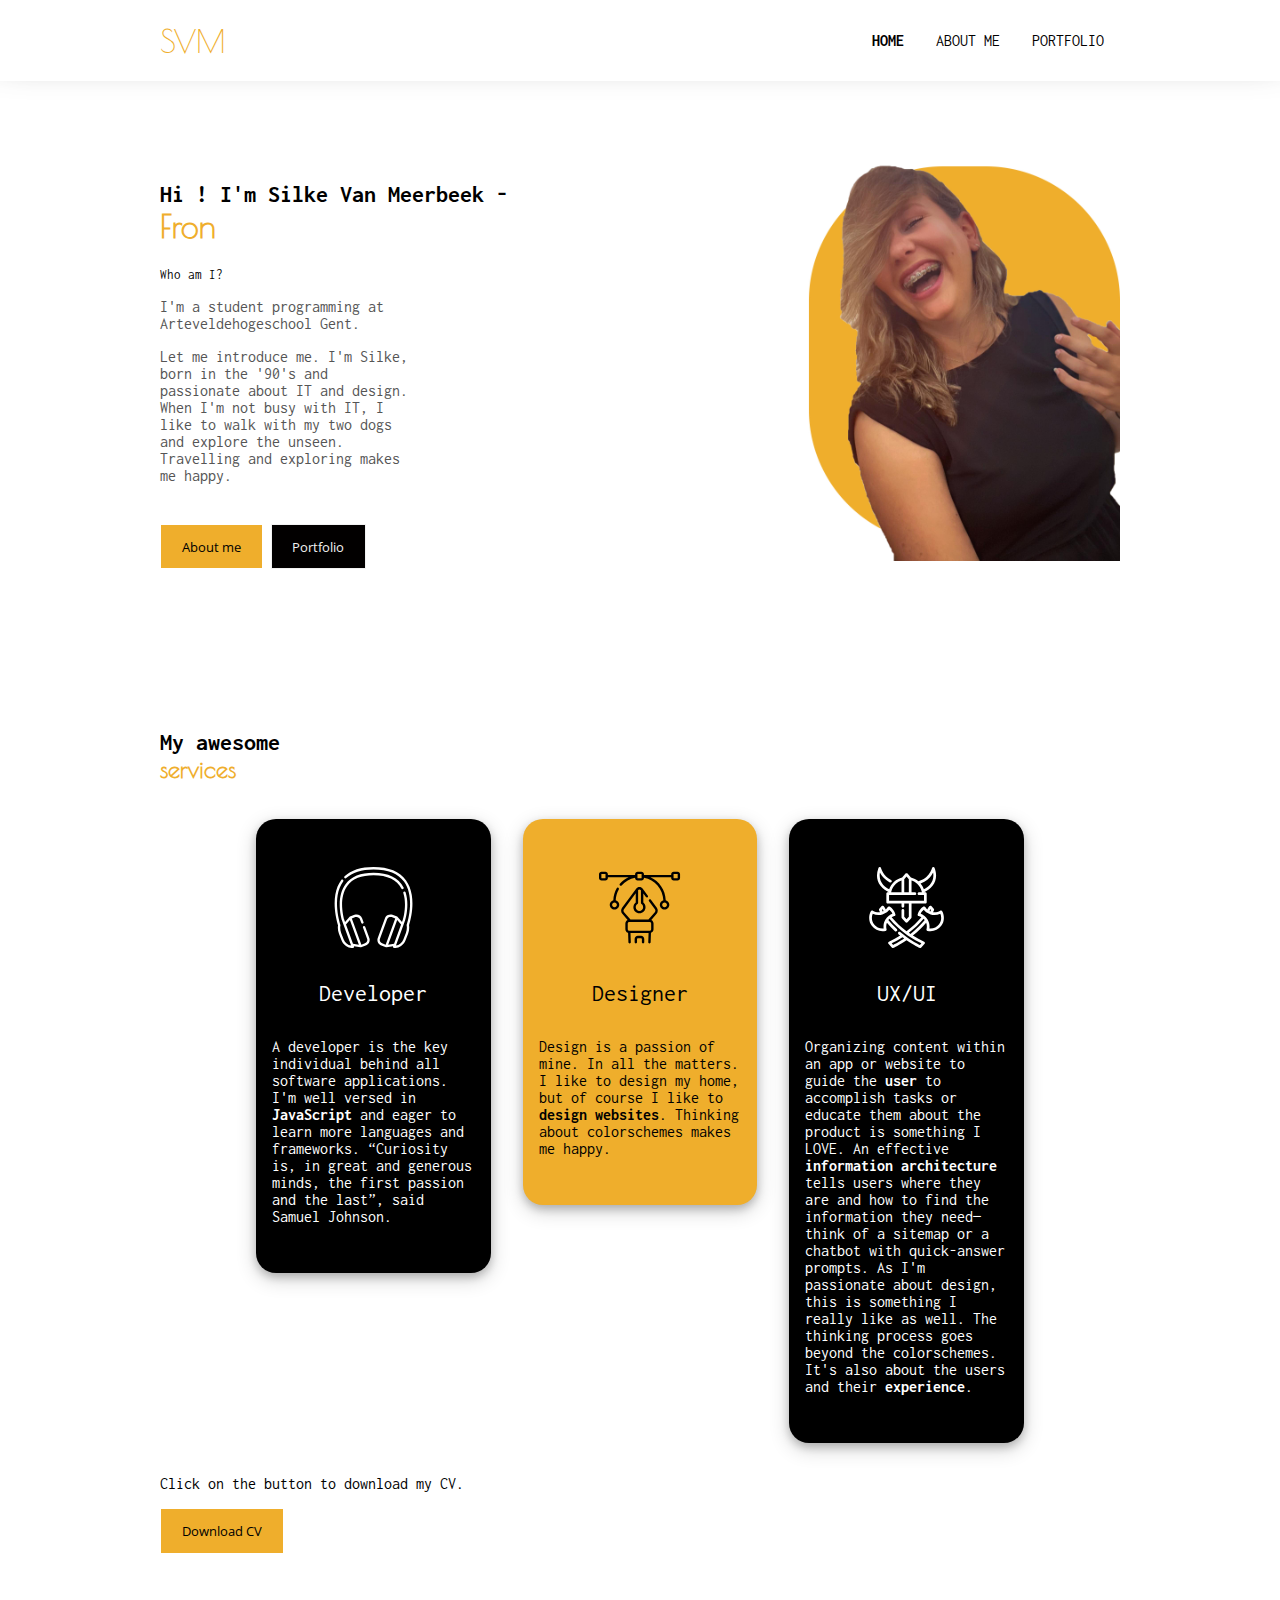
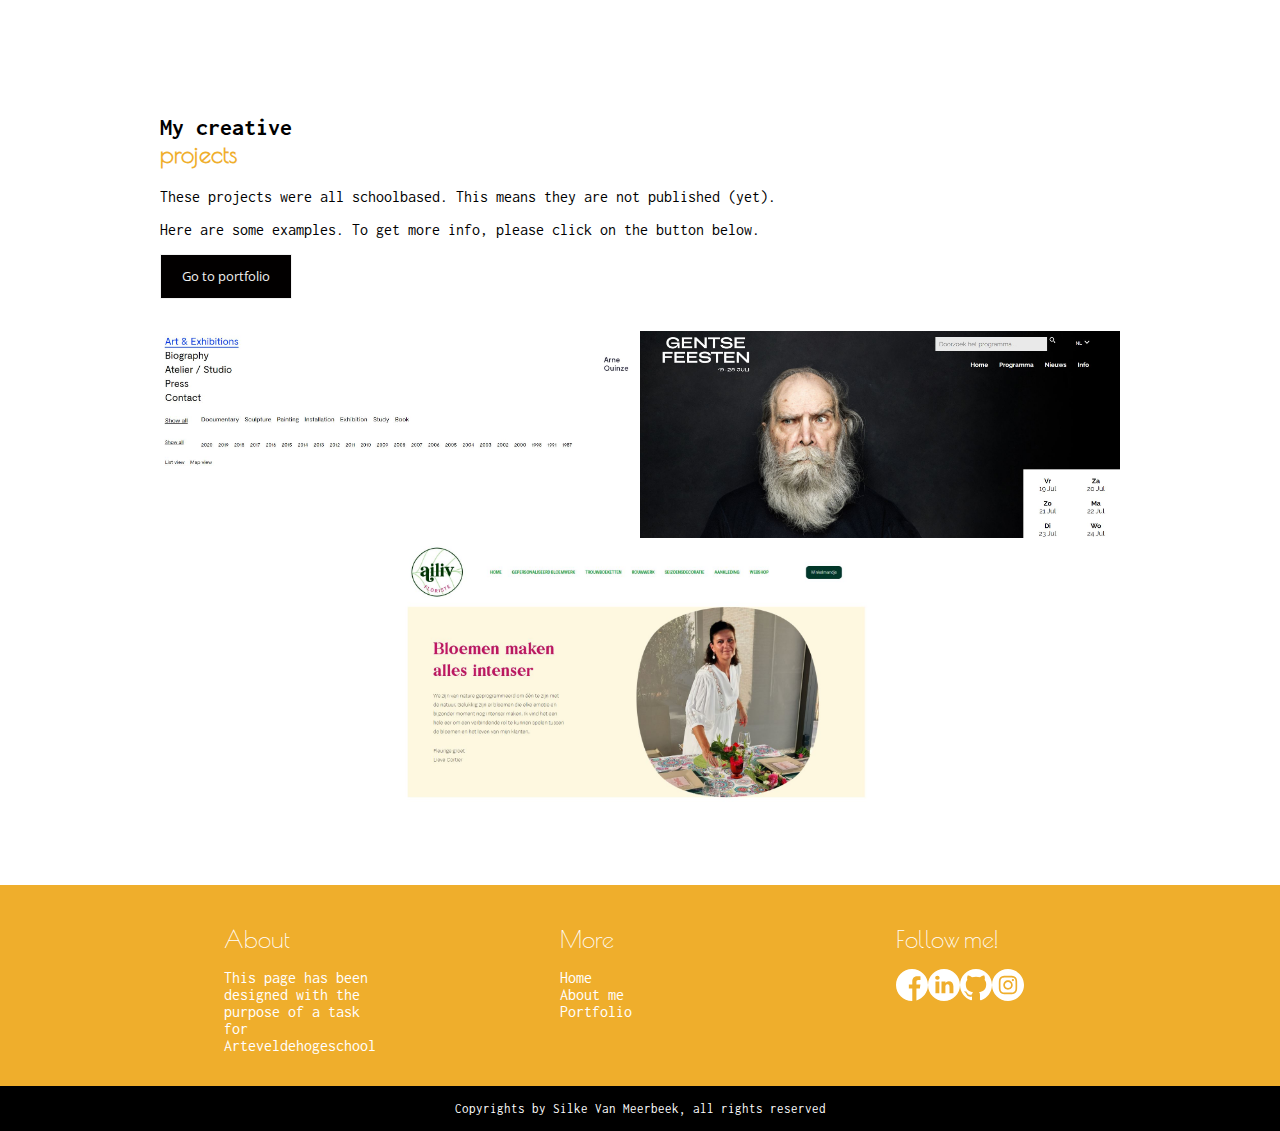
==== commit a813d148: "typer" ====
--- a/index.html
+++ b/index.html
@@ -41,12 +41,15 @@
     </header>
 
     <main>
+
+        <p class="to-top"></p>
+
         <div class="container__hero">
             <article class="hero__content">
                 <h2 class="lead-title--black">
                     Hi ! I'm Silke Van Meerbeek -
                     <br>
-                    <span class="name">Front - end developer</span>
+                    <span class="name typer">Front - end developer</span>
                 </h2>
     
                 <ul class="hero__content__list">
@@ -76,13 +79,11 @@
         </div>
 
         <div class="container__services">
-            <!-- <section> -->
                 <h2 class="container__services__h2">
                     My awesome
                     <br>
                     <span>services</span>
                 </h2>
-            <!-- </section> -->
 
             <div class="container__services__tasks">
                 <article class="task2">
@@ -214,7 +215,7 @@
             <p>
                 Click on the button to download my CV.
             </p>
-            <a href="/img/CV-SilkeVM.pdf" download><button class="btn1">Download CV</button></a>
+            <a href="img/CV-SilkeVM.pdf" download><button class="btn1">Download CV</button></a>
         </div>
 
         <div class="container__projects">
@@ -272,5 +273,7 @@
         </div>
         <div class="copyright">Copyrights by Silke Van Meerbeek, all rights reserved</div>
     </footer>
+    <script src="js/main.js" type="module"></script>
+    <script src="js/typer.js"></script>
 </body>
 </html>--- a/style.css
+++ b/style.css
@@ -1,8 +1,23 @@
-fake {
+.kleuren {
     color: #020000;
     color: #555555;
     color: #f2f2f2;
     color: #efae2c;
+}
+
+.to-top {
+    width: 3rem;
+    height: 3rem;
+    background-image: url('https://image.flaticon.com/icons/png/512/339/339776.png');
+    background-size: 3rem;
+    background-repeat: no-repeat;
+    transform: rotate(-90deg);
+    position: fixed;
+    bottom: 50px;
+    right: 50px;
+    cursor: pointer;
+    outline: none;
+    border-radius: 50%;
 }
 
 .active {
@@ -71,7 +86,7 @@
 
     .navbar{
         /* max-width: 100%; */
-        width: 27rem;
+        width: 22rem;
         /* margin: 0 2%; */
         justify-content: space-between;
     }
@@ -293,7 +308,7 @@
 
 @media (max-width: 50rem){
     .container__projects__list__item img {
-        width: 22rem;
+        width: 21rem;
     }
 }
 
@@ -310,8 +325,7 @@
 
 .social-link i{
     color: black;
-    font-size: 1.5em;
-    
+    font-size: 1.5rem;
 }
 
 .container__skills {
@@ -345,28 +359,56 @@
     justify-content: space-between;
 }
 
-.container-h3 {
-    text-decoration: underline;
-}
-
-
-.container__education__list {
-    list-style-type: none;
-    padding: 0;
-}
-
-.container__education__list__item {
-    padding-bottom: 1rem;
-}
-
-.container__experience__list {
-    list-style: none;
-    padding: 0;
-}
-
-.container__experience__list__item {
-    padding-bottom: 1rem;
-}
+form {
+    display: flex;
+    flex-direction: column;
+    margin-bottom: 1rem;
+}
+
+.form-name,
+.form-mail {
+    margin-bottom: 1rem;
+    border: none;
+    border-bottom: 2px solid #efae2c;
+}
+
+.submit {
+    border: none;
+}
+
+#message {
+    margin-bottom: 1rem;
+    border: 2px solid #efae2c;
+}
+
+@media (max-width: 50rem){
+    .container__about {
+
+        flex-wrap: wrap;
+    }
+    
+    .container__about img {
+        margin-top: 2rem;
+        width: 20rem;
+    }
+
+    .container__around {
+        flex-wrap: wrap;
+    }
+
+    .container__skills,
+    form {
+        width: 100%;
+        margin-bottom: 2rem;
+    }
+
+}
+
+
+
+/* Projects */
+
+
 
 .projects {
     margin: 7rem 0;
@@ -384,6 +426,14 @@
 
 .yellow {
     color: #efae2c
+}
+
+
+@media (max-width: 50rem){
+    .projects img {
+        width: 20rem;
+    }
+
 }
 
 
@@ -465,4 +515,29 @@
     text-align: center;
     font-size: 0.8rem;
     padding: 1rem;
+}
+
+@media (max-width: 50rem){
+    .footer-container {
+        flex-wrap: wrap;
+        font-size: 0.9rem;
+    }
+
+    .foot {
+        width: 100%;
+        margin:0;
+    }
+
+    .foot h3 {
+        font-size: 1.2rem;
+    }
+
+    .socials__item {
+        width: 1.5rem;
+        margin: 0.5rem;
+    }
+
+    .copyright{
+        font-size: 0.5rem;
+    }
 }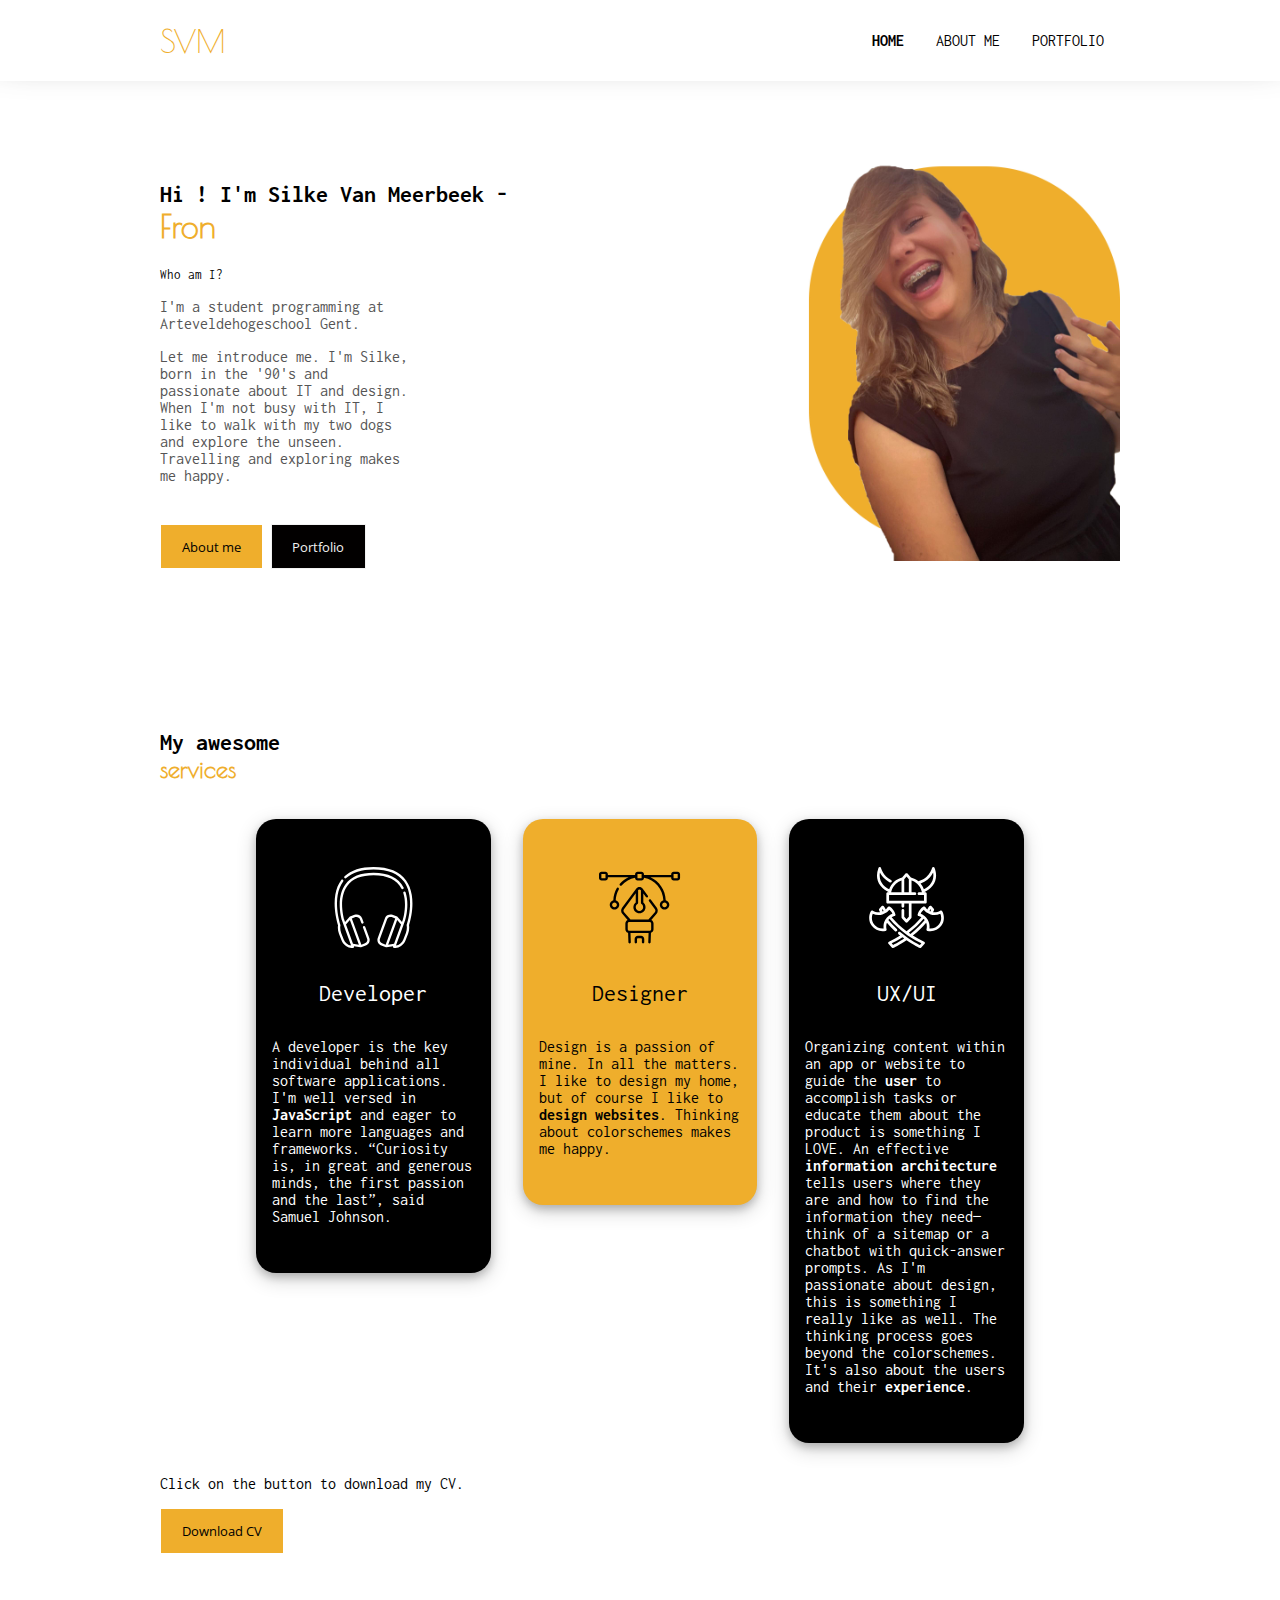
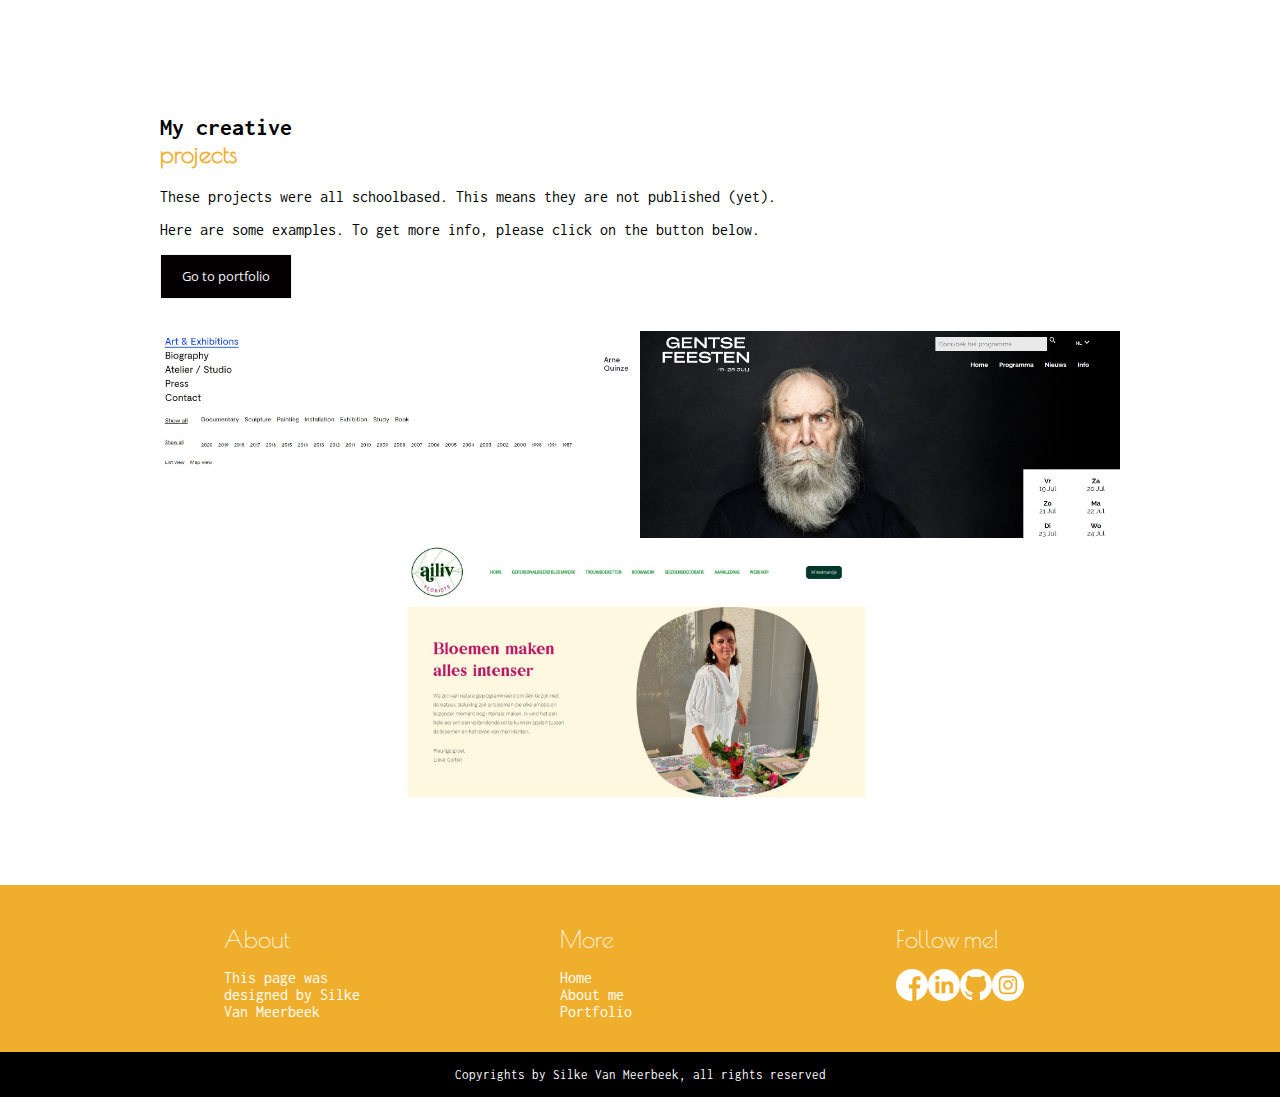
==== commit 24f57b53: "footer" ====
--- a/index.html
+++ b/index.html
@@ -250,7 +250,7 @@
         <div class="footer-container">
             <article class="foot">
                 <h3>About</h3>
-                <p>This page has been designed with the purpose of a task for Arteveldehogeschool</p>
+                <p>This page was designed by Silke Van Meerbeek</p>
             </article>
             
             <article class="foot">
@@ -264,10 +264,10 @@
             <article class="foot">
                 <h3>Follow me!</h3>
                 <ul class="socials">
-                    <li><a href="https://facebook.com/silke.vanmeerbeek/"><svg class="socials__item" enable-background="new 0 0 512 512" viewBox="0 0 512 512" width="512" xmlns="http://www.w3.org/2000/svg"><path d="m512 256c0-141.4-114.6-256-256-256s-256 114.6-256 256 114.6 256 256 256c1.5 0 3 0 4.5-.1v-199.2h-55v-64.1h55v-47.2c0-54.7 33.4-84.5 82.2-84.5 23.4 0 43.5 1.7 49.3 2.5v57.2h-33.6c-26.5 0-31.7 12.6-31.7 31.1v40.8h63.5l-8.3 64.1h-55.2v189.5c107-30.7 185.3-129.2 185.3-246.1z"/></svg></a></li>
-                    <li><a href="https://www.linkedin.com/in/silke-van-meerbeek-1908/"><svg class="socials__item" viewBox="0 0 512 512" width="512pt" xmlns="http://www.w3.org/2000/svg"><path d="m256 0c-141.363281 0-256 114.636719-256 256s114.636719 256 256 256 256-114.636719 256-256-114.636719-256-256-256zm-74.390625 387h-62.347656v-187.574219h62.347656zm-31.171875-213.1875h-.40625c-20.921875 0-34.453125-14.402344-34.453125-32.402344 0-18.40625 13.945313-32.410156 35.273437-32.410156 21.328126 0 34.453126 14.003906 34.859376 32.410156 0 18-13.53125 32.402344-35.273438 32.402344zm255.984375 213.1875h-62.339844v-100.347656c0-25.21875-9.027343-42.417969-31.585937-42.417969-17.222656 0-27.480469 11.601563-31.988282 22.800781-1.648437 4.007813-2.050781 9.609375-2.050781 15.214844v104.75h-62.34375s.816407-169.976562 0-187.574219h62.34375v26.558594c8.285157-12.78125 23.109375-30.960937 56.1875-30.960937 41.019531 0 71.777344 26.808593 71.777344 84.421874zm0 0"/></svg></a></li>
-                    <li><a href="https://github.com/pgm-silkvanm1"><svg class="socials__item" width="256px" viewBox="0 0 256 250" version="1.1" xmlns="http://www.w3.org/2000/svg" xmlns:xlink="http://www.w3.org/1999/xlink" preserveAspectRatio="xMidYMid"><g><path d="M128.00106,0 C57.3172926,0 0,57.3066942 0,128.00106 C0,184.555281 36.6761997,232.535542 87.534937,249.460899 C93.9320223,250.645779 96.280588,246.684165 96.280588,243.303333 C96.280588,240.251045 96.1618878,230.167899 96.106777,219.472176 C60.4967585,227.215235 52.9826207,204.369712 52.9826207,204.369712 C47.1599584,189.574598 38.770408,185.640538 38.770408,185.640538 C27.1568785,177.696113 39.6458206,177.859325 39.6458206,177.859325 C52.4993419,178.762293 59.267365,191.04987 59.267365,191.04987 C70.6837675,210.618423 89.2115753,204.961093 96.5158685,201.690482 C97.6647155,193.417512 100.981959,187.77078 104.642583,184.574357 C76.211799,181.33766 46.324819,170.362144 46.324819,121.315702 C46.324819,107.340889 51.3250588,95.9223682 59.5132437,86.9583937 C58.1842268,83.7344152 53.8029229,70.715562 60.7532354,53.0843636 C60.7532354,53.0843636 71.5019501,49.6441813 95.9626412,66.2049595 C106.172967,63.368876 117.123047,61.9465949 128.00106,61.8978432 C138.879073,61.9465949 149.837632,63.368876 160.067033,66.2049595 C184.49805,49.6441813 195.231926,53.0843636 195.231926,53.0843636 C202.199197,70.715562 197.815773,83.7344152 196.486756,86.9583937 C204.694018,95.9223682 209.660343,107.340889 209.660343,121.315702 C209.660343,170.478725 179.716133,181.303747 151.213281,184.472614 C155.80443,188.444828 159.895342,196.234518 159.895342,208.176593 C159.895342,225.303317 159.746968,239.087361 159.746968,243.303333 C159.746968,246.709601 162.05102,250.70089 168.53925,249.443941 C219.370432,232.499507 256,184.536204 256,128.00106 C256,57.3066942 198.691187,0 128.00106,0 Z M47.9405593,182.340212 C47.6586465,182.976105 46.6581745,183.166873 45.7467277,182.730227 C44.8183235,182.312656 44.2968914,181.445722 44.5978808,180.80771 C44.8734344,180.152739 45.876026,179.97045 46.8023103,180.409216 C47.7328342,180.826786 48.2627451,181.702199 47.9405593,182.340212 Z M54.2367892,187.958254 C53.6263318,188.524199 52.4329723,188.261363 51.6232682,187.366874 C50.7860088,186.474504 50.6291553,185.281144 51.2480912,184.70672 C51.8776254,184.140775 53.0349512,184.405731 53.8743302,185.298101 C54.7115892,186.201069 54.8748019,187.38595 54.2367892,187.958254 Z M58.5562413,195.146347 C57.7719732,195.691096 56.4895886,195.180261 55.6968417,194.042013 C54.9125733,192.903764 54.9125733,191.538713 55.713799,190.991845 C56.5086651,190.444977 57.7719732,190.936735 58.5753181,192.066505 C59.3574669,193.22383 59.3574669,194.58888 58.5562413,195.146347 Z M65.8613592,203.471174 C65.1597571,204.244846 63.6654083,204.03712 62.5716717,202.981538 C61.4524999,201.94927 61.1409122,200.484596 61.8446341,199.710926 C62.5547146,198.935137 64.0575422,199.15346 65.1597571,200.200564 C66.2704506,201.230712 66.6095936,202.705984 65.8613592,203.471174 Z M75.3025151,206.281542 C74.9930474,207.284134 73.553809,207.739857 72.1039724,207.313809 C70.6562556,206.875043 69.7087748,205.700761 70.0012857,204.687571 C70.302275,203.678621 71.7478721,203.20382 73.2083069,203.659543 C74.6539041,204.09619 75.6035048,205.261994 75.3025151,206.281542 Z M86.046947,207.473627 C86.0829806,208.529209 84.8535871,209.404622 83.3316829,209.4237 C81.8013,209.457614 80.563428,208.603398 80.5464708,207.564772 C80.5464708,206.498591 81.7483088,205.631657 83.2786917,205.606221 C84.8005962,205.576546 86.046947,206.424403 86.046947,207.473627 Z M96.6021471,207.069023 C96.7844366,208.099171 95.7267341,209.156872 94.215428,209.438785 C92.7295577,209.710099 91.3539086,209.074206 91.1652603,208.052538 C90.9808515,206.996955 92.0576306,205.939253 93.5413813,205.66582 C95.054807,205.402984 96.4092596,206.021919 96.6021471,207.069023 Z"></path></g></svg></a></li>
-                    <li><a href="https://www.instagram.com/silkelectric/"><svg class="socials__item" viewBox="0 0 512 512" width="512pt" xmlns="http://www.w3.org/2000/svg"><path d="m305 256c0 27.0625-21.9375 49-49 49s-49-21.9375-49-49 21.9375-49 49-49 49 21.9375 49 49zm0 0"/><path d="m370.59375 169.304688c-2.355469-6.382813-6.113281-12.160157-10.996094-16.902344-4.742187-4.882813-10.515625-8.640625-16.902344-10.996094-5.179687-2.011719-12.960937-4.40625-27.292968-5.058594-15.503906-.707031-20.152344-.859375-59.402344-.859375-39.253906 0-43.902344.148438-59.402344.855469-14.332031.65625-22.117187 3.050781-27.292968 5.0625-6.386719 2.355469-12.164063 6.113281-16.902344 10.996094-4.882813 4.742187-8.640625 10.515625-11 16.902344-2.011719 5.179687-4.40625 12.964843-5.058594 27.296874-.707031 15.5-.859375 20.148438-.859375 59.402344 0 39.25.152344 43.898438.859375 59.402344.652344 14.332031 3.046875 22.113281 5.058594 27.292969 2.359375 6.386719 6.113281 12.160156 10.996094 16.902343 4.742187 4.882813 10.515624 8.640626 16.902343 10.996094 5.179688 2.015625 12.964844 4.410156 27.296875 5.0625 15.5.707032 20.144532.855469 59.398438.855469 39.257812 0 43.90625-.148437 59.402344-.855469 14.332031-.652344 22.117187-3.046875 27.296874-5.0625 12.820313-4.945312 22.953126-15.078125 27.898438-27.898437 2.011719-5.179688 4.40625-12.960938 5.0625-27.292969.707031-15.503906.855469-20.152344.855469-59.402344 0-39.253906-.148438-43.902344-.855469-59.402344-.652344-14.332031-3.046875-22.117187-5.0625-27.296874zm-114.59375 162.179687c-41.691406 0-75.488281-33.792969-75.488281-75.484375s33.796875-75.484375 75.488281-75.484375c41.6875 0 75.484375 33.792969 75.484375 75.484375s-33.796875 75.484375-75.484375 75.484375zm78.46875-136.3125c-9.742188 0-17.640625-7.898437-17.640625-17.640625s7.898437-17.640625 17.640625-17.640625 17.640625 7.898437 17.640625 17.640625c-.003906 9.742188-7.898437 17.640625-17.640625 17.640625zm0 0"/><path d="m256 0c-141.363281 0-256 114.636719-256 256s114.636719 256 256 256 256-114.636719 256-256-114.636719-256-256-256zm146.113281 316.605469c-.710937 15.648437-3.199219 26.332031-6.832031 35.683593-7.636719 19.746094-23.246094 35.355469-42.992188 42.992188-9.347656 3.632812-20.035156 6.117188-35.679687 6.832031-15.675781.714844-20.683594.886719-60.605469.886719-39.925781 0-44.929687-.171875-60.609375-.886719-15.644531-.714843-26.332031-3.199219-35.679687-6.832031-9.8125-3.691406-18.695313-9.476562-26.039063-16.957031-7.476562-7.339844-13.261719-16.226563-16.953125-26.035157-3.632812-9.347656-6.121094-20.035156-6.832031-35.679687-.722656-15.679687-.890625-20.6875-.890625-60.609375s.167969-44.929688.886719-60.605469c.710937-15.648437 3.195312-26.332031 6.828125-35.683593 3.691406-9.808594 9.480468-18.695313 16.960937-26.035157 7.339844-7.480469 16.226563-13.265625 26.035157-16.957031 9.351562-3.632812 20.035156-6.117188 35.683593-6.832031 15.675781-.714844 20.683594-.886719 60.605469-.886719s44.929688.171875 60.605469.890625c15.648437.710937 26.332031 3.195313 35.683593 6.824219 9.808594 3.691406 18.695313 9.480468 26.039063 16.960937 7.476563 7.34375 13.265625 16.226563 16.953125 26.035157 3.636719 9.351562 6.121094 20.035156 6.835938 35.683593.714843 15.675781.882812 20.683594.882812 60.605469s-.167969 44.929688-.886719 60.605469zm0 0"/></svg></a></li>
+                    <li><a href="https://facebook.com/silke.vanmeerbeek/" target=“_blank”><svg class="socials__item" enable-background="new 0 0 512 512" viewBox="0 0 512 512" width="512" xmlns="http://www.w3.org/2000/svg"><path d="m512 256c0-141.4-114.6-256-256-256s-256 114.6-256 256 114.6 256 256 256c1.5 0 3 0 4.5-.1v-199.2h-55v-64.1h55v-47.2c0-54.7 33.4-84.5 82.2-84.5 23.4 0 43.5 1.7 49.3 2.5v57.2h-33.6c-26.5 0-31.7 12.6-31.7 31.1v40.8h63.5l-8.3 64.1h-55.2v189.5c107-30.7 185.3-129.2 185.3-246.1z"/></svg></a></li>
+                    <li><a href="https://www.linkedin.com/in/silke-van-meerbeek-1908/" target=“_blank”><svg class="socials__item" viewBox="0 0 512 512" width="512pt" xmlns="http://www.w3.org/2000/svg"><path d="m256 0c-141.363281 0-256 114.636719-256 256s114.636719 256 256 256 256-114.636719 256-256-114.636719-256-256-256zm-74.390625 387h-62.347656v-187.574219h62.347656zm-31.171875-213.1875h-.40625c-20.921875 0-34.453125-14.402344-34.453125-32.402344 0-18.40625 13.945313-32.410156 35.273437-32.410156 21.328126 0 34.453126 14.003906 34.859376 32.410156 0 18-13.53125 32.402344-35.273438 32.402344zm255.984375 213.1875h-62.339844v-100.347656c0-25.21875-9.027343-42.417969-31.585937-42.417969-17.222656 0-27.480469 11.601563-31.988282 22.800781-1.648437 4.007813-2.050781 9.609375-2.050781 15.214844v104.75h-62.34375s.816407-169.976562 0-187.574219h62.34375v26.558594c8.285157-12.78125 23.109375-30.960937 56.1875-30.960937 41.019531 0 71.777344 26.808593 71.777344 84.421874zm0 0"/></svg></a></li>
+                    <li><a href="https://github.com/pgm-silkvanm1" target=“_blank”><svg class="socials__item" width="256px" viewBox="0 0 256 250" version="1.1" xmlns="http://www.w3.org/2000/svg" xmlns:xlink="http://www.w3.org/1999/xlink" preserveAspectRatio="xMidYMid"><g><path d="M128.00106,0 C57.3172926,0 0,57.3066942 0,128.00106 C0,184.555281 36.6761997,232.535542 87.534937,249.460899 C93.9320223,250.645779 96.280588,246.684165 96.280588,243.303333 C96.280588,240.251045 96.1618878,230.167899 96.106777,219.472176 C60.4967585,227.215235 52.9826207,204.369712 52.9826207,204.369712 C47.1599584,189.574598 38.770408,185.640538 38.770408,185.640538 C27.1568785,177.696113 39.6458206,177.859325 39.6458206,177.859325 C52.4993419,178.762293 59.267365,191.04987 59.267365,191.04987 C70.6837675,210.618423 89.2115753,204.961093 96.5158685,201.690482 C97.6647155,193.417512 100.981959,187.77078 104.642583,184.574357 C76.211799,181.33766 46.324819,170.362144 46.324819,121.315702 C46.324819,107.340889 51.3250588,95.9223682 59.5132437,86.9583937 C58.1842268,83.7344152 53.8029229,70.715562 60.7532354,53.0843636 C60.7532354,53.0843636 71.5019501,49.6441813 95.9626412,66.2049595 C106.172967,63.368876 117.123047,61.9465949 128.00106,61.8978432 C138.879073,61.9465949 149.837632,63.368876 160.067033,66.2049595 C184.49805,49.6441813 195.231926,53.0843636 195.231926,53.0843636 C202.199197,70.715562 197.815773,83.7344152 196.486756,86.9583937 C204.694018,95.9223682 209.660343,107.340889 209.660343,121.315702 C209.660343,170.478725 179.716133,181.303747 151.213281,184.472614 C155.80443,188.444828 159.895342,196.234518 159.895342,208.176593 C159.895342,225.303317 159.746968,239.087361 159.746968,243.303333 C159.746968,246.709601 162.05102,250.70089 168.53925,249.443941 C219.370432,232.499507 256,184.536204 256,128.00106 C256,57.3066942 198.691187,0 128.00106,0 Z M47.9405593,182.340212 C47.6586465,182.976105 46.6581745,183.166873 45.7467277,182.730227 C44.8183235,182.312656 44.2968914,181.445722 44.5978808,180.80771 C44.8734344,180.152739 45.876026,179.97045 46.8023103,180.409216 C47.7328342,180.826786 48.2627451,181.702199 47.9405593,182.340212 Z M54.2367892,187.958254 C53.6263318,188.524199 52.4329723,188.261363 51.6232682,187.366874 C50.7860088,186.474504 50.6291553,185.281144 51.2480912,184.70672 C51.8776254,184.140775 53.0349512,184.405731 53.8743302,185.298101 C54.7115892,186.201069 54.8748019,187.38595 54.2367892,187.958254 Z M58.5562413,195.146347 C57.7719732,195.691096 56.4895886,195.180261 55.6968417,194.042013 C54.9125733,192.903764 54.9125733,191.538713 55.713799,190.991845 C56.5086651,190.444977 57.7719732,190.936735 58.5753181,192.066505 C59.3574669,193.22383 59.3574669,194.58888 58.5562413,195.146347 Z M65.8613592,203.471174 C65.1597571,204.244846 63.6654083,204.03712 62.5716717,202.981538 C61.4524999,201.94927 61.1409122,200.484596 61.8446341,199.710926 C62.5547146,198.935137 64.0575422,199.15346 65.1597571,200.200564 C66.2704506,201.230712 66.6095936,202.705984 65.8613592,203.471174 Z M75.3025151,206.281542 C74.9930474,207.284134 73.553809,207.739857 72.1039724,207.313809 C70.6562556,206.875043 69.7087748,205.700761 70.0012857,204.687571 C70.302275,203.678621 71.7478721,203.20382 73.2083069,203.659543 C74.6539041,204.09619 75.6035048,205.261994 75.3025151,206.281542 Z M86.046947,207.473627 C86.0829806,208.529209 84.8535871,209.404622 83.3316829,209.4237 C81.8013,209.457614 80.563428,208.603398 80.5464708,207.564772 C80.5464708,206.498591 81.7483088,205.631657 83.2786917,205.606221 C84.8005962,205.576546 86.046947,206.424403 86.046947,207.473627 Z M96.6021471,207.069023 C96.7844366,208.099171 95.7267341,209.156872 94.215428,209.438785 C92.7295577,209.710099 91.3539086,209.074206 91.1652603,208.052538 C90.9808515,206.996955 92.0576306,205.939253 93.5413813,205.66582 C95.054807,205.402984 96.4092596,206.021919 96.6021471,207.069023 Z"></path></g></svg></a></li>
+                    <li><a href="https://www.instagram.com/silkelectric/" target=“_blank”><svg class="socials__item" viewBox="0 0 512 512" width="512pt" xmlns="http://www.w3.org/2000/svg"><path d="m305 256c0 27.0625-21.9375 49-49 49s-49-21.9375-49-49 21.9375-49 49-49 49 21.9375 49 49zm0 0"/><path d="m370.59375 169.304688c-2.355469-6.382813-6.113281-12.160157-10.996094-16.902344-4.742187-4.882813-10.515625-8.640625-16.902344-10.996094-5.179687-2.011719-12.960937-4.40625-27.292968-5.058594-15.503906-.707031-20.152344-.859375-59.402344-.859375-39.253906 0-43.902344.148438-59.402344.855469-14.332031.65625-22.117187 3.050781-27.292968 5.0625-6.386719 2.355469-12.164063 6.113281-16.902344 10.996094-4.882813 4.742187-8.640625 10.515625-11 16.902344-2.011719 5.179687-4.40625 12.964843-5.058594 27.296874-.707031 15.5-.859375 20.148438-.859375 59.402344 0 39.25.152344 43.898438.859375 59.402344.652344 14.332031 3.046875 22.113281 5.058594 27.292969 2.359375 6.386719 6.113281 12.160156 10.996094 16.902343 4.742187 4.882813 10.515624 8.640626 16.902343 10.996094 5.179688 2.015625 12.964844 4.410156 27.296875 5.0625 15.5.707032 20.144532.855469 59.398438.855469 39.257812 0 43.90625-.148437 59.402344-.855469 14.332031-.652344 22.117187-3.046875 27.296874-5.0625 12.820313-4.945312 22.953126-15.078125 27.898438-27.898437 2.011719-5.179688 4.40625-12.960938 5.0625-27.292969.707031-15.503906.855469-20.152344.855469-59.402344 0-39.253906-.148438-43.902344-.855469-59.402344-.652344-14.332031-3.046875-22.117187-5.0625-27.296874zm-114.59375 162.179687c-41.691406 0-75.488281-33.792969-75.488281-75.484375s33.796875-75.484375 75.488281-75.484375c41.6875 0 75.484375 33.792969 75.484375 75.484375s-33.796875 75.484375-75.484375 75.484375zm78.46875-136.3125c-9.742188 0-17.640625-7.898437-17.640625-17.640625s7.898437-17.640625 17.640625-17.640625 17.640625 7.898437 17.640625 17.640625c-.003906 9.742188-7.898437 17.640625-17.640625 17.640625zm0 0"/><path d="m256 0c-141.363281 0-256 114.636719-256 256s114.636719 256 256 256 256-114.636719 256-256-114.636719-256-256-256zm146.113281 316.605469c-.710937 15.648437-3.199219 26.332031-6.832031 35.683593-7.636719 19.746094-23.246094 35.355469-42.992188 42.992188-9.347656 3.632812-20.035156 6.117188-35.679687 6.832031-15.675781.714844-20.683594.886719-60.605469.886719-39.925781 0-44.929687-.171875-60.609375-.886719-15.644531-.714843-26.332031-3.199219-35.679687-6.832031-9.8125-3.691406-18.695313-9.476562-26.039063-16.957031-7.476562-7.339844-13.261719-16.226563-16.953125-26.035157-3.632812-9.347656-6.121094-20.035156-6.832031-35.679687-.722656-15.679687-.890625-20.6875-.890625-60.609375s.167969-44.929688.886719-60.605469c.710937-15.648437 3.195312-26.332031 6.828125-35.683593 3.691406-9.808594 9.480468-18.695313 16.960937-26.035157 7.339844-7.480469 16.226563-13.265625 26.035157-16.957031 9.351562-3.632812 20.035156-6.117188 35.683593-6.832031 15.675781-.714844 20.683594-.886719 60.605469-.886719s44.929688.171875 60.605469.890625c15.648437.710937 26.332031 3.195313 35.683593 6.824219 9.808594 3.691406 18.695313 9.480468 26.039063 16.960937 7.476563 7.34375 13.265625 16.226563 16.953125 26.035157 3.636719 9.351562 6.121094 20.035156 6.835938 35.683593.714843 15.675781.882812 20.683594.882812 60.605469s-.167969 44.929688-.886719 60.605469zm0 0"/></svg></a></li>
                 </ul>
             </article>
         </div>
